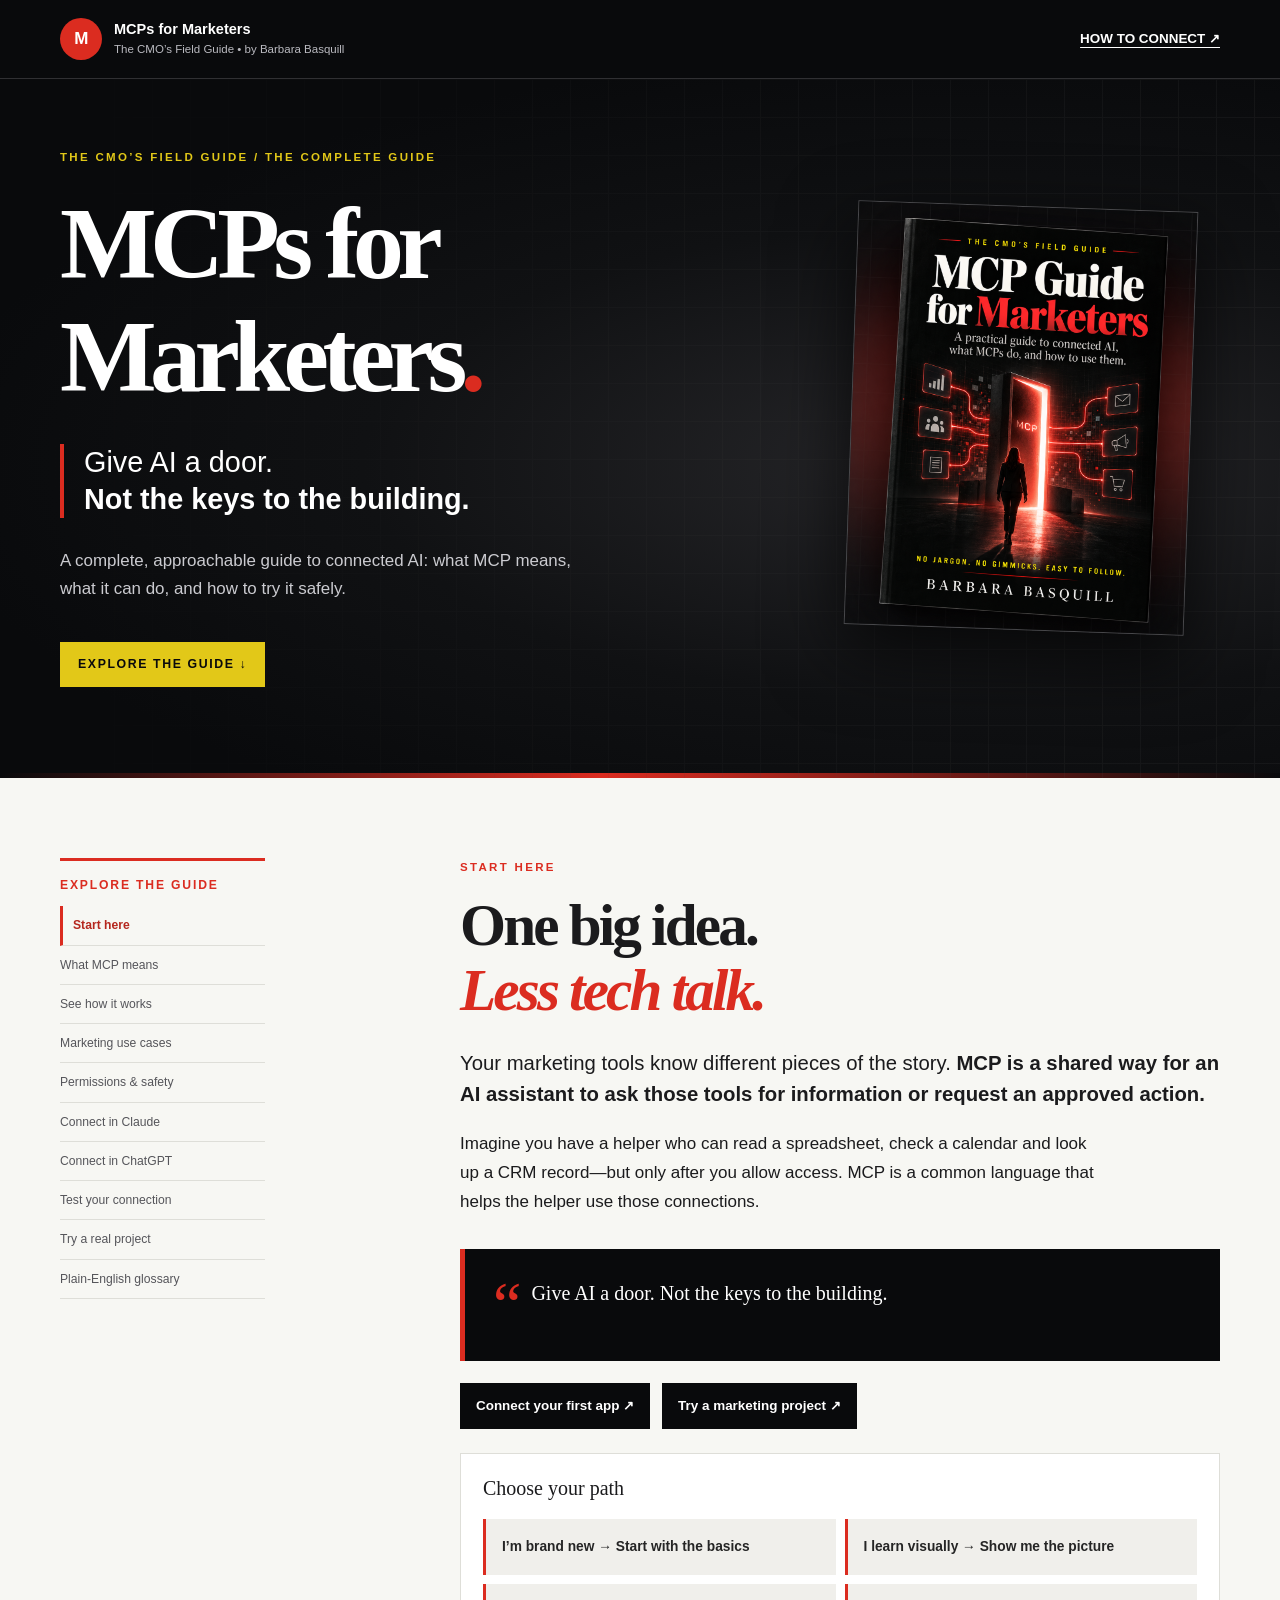
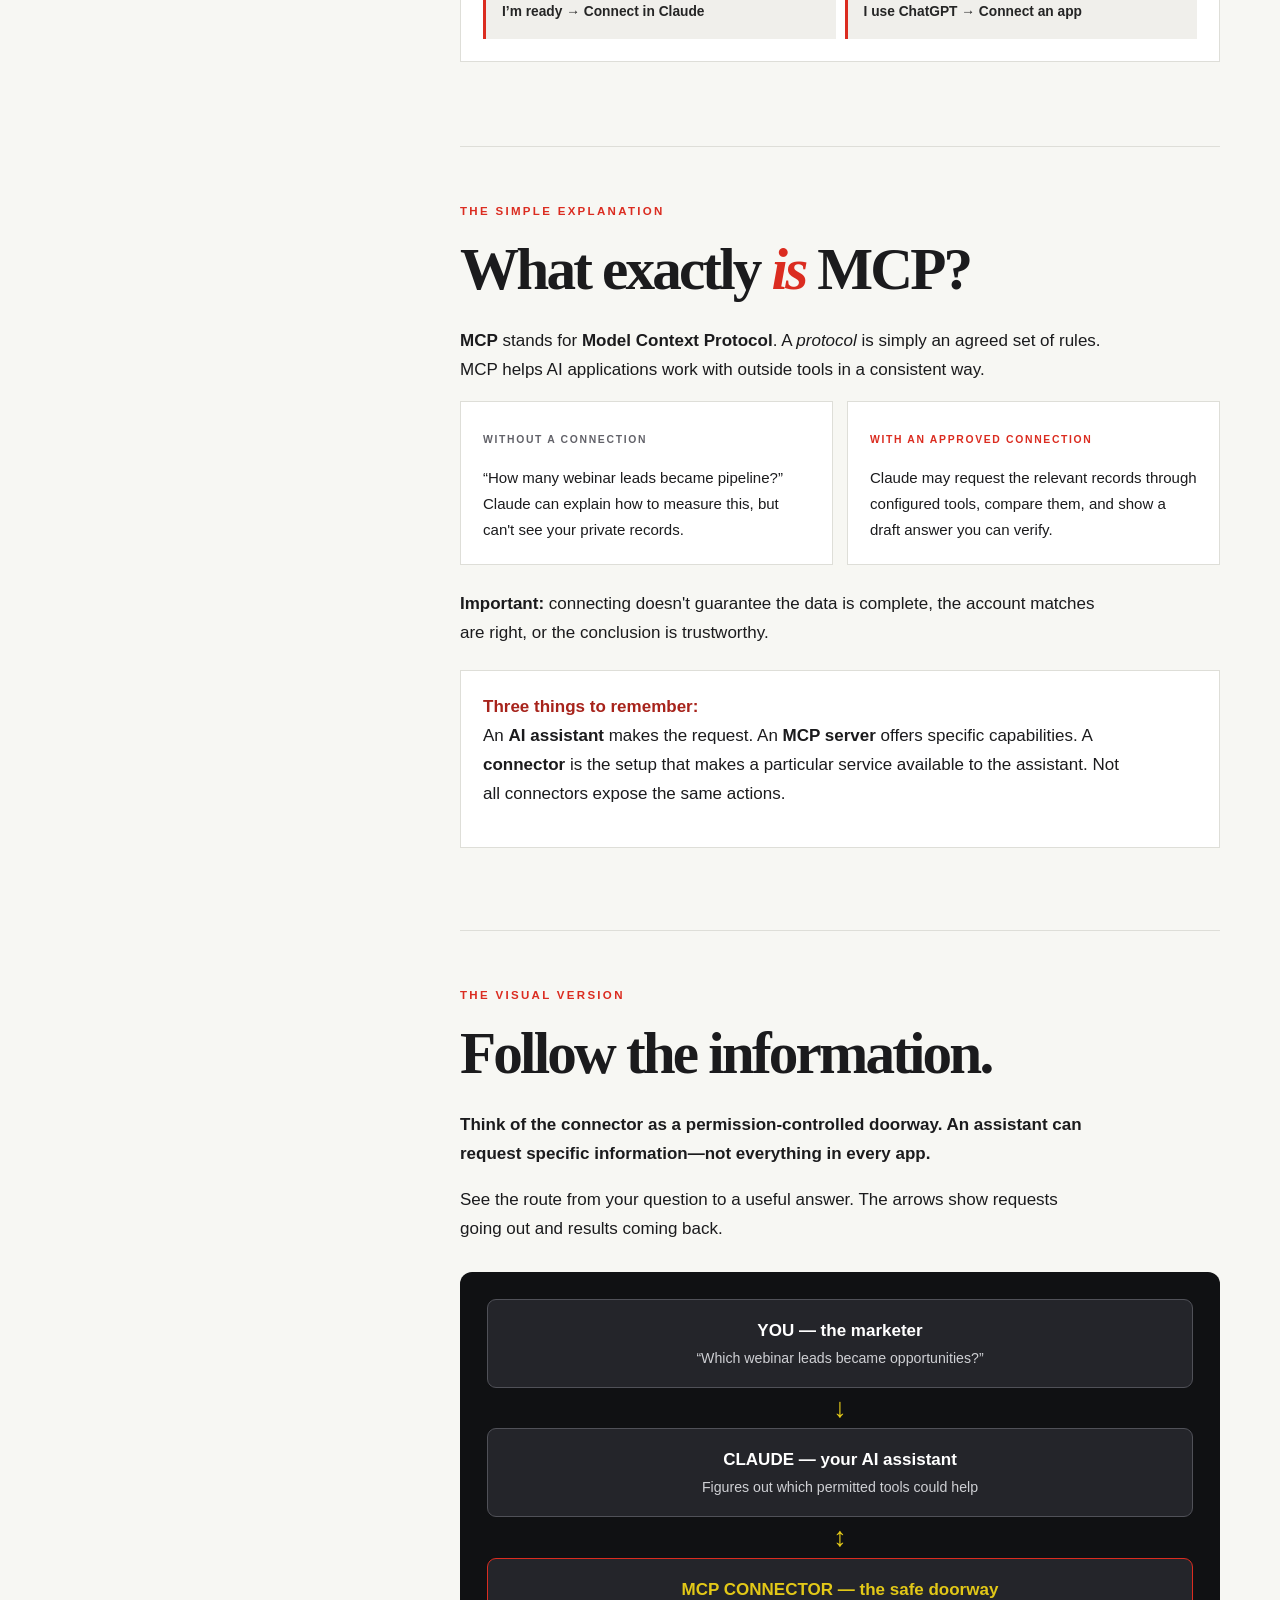
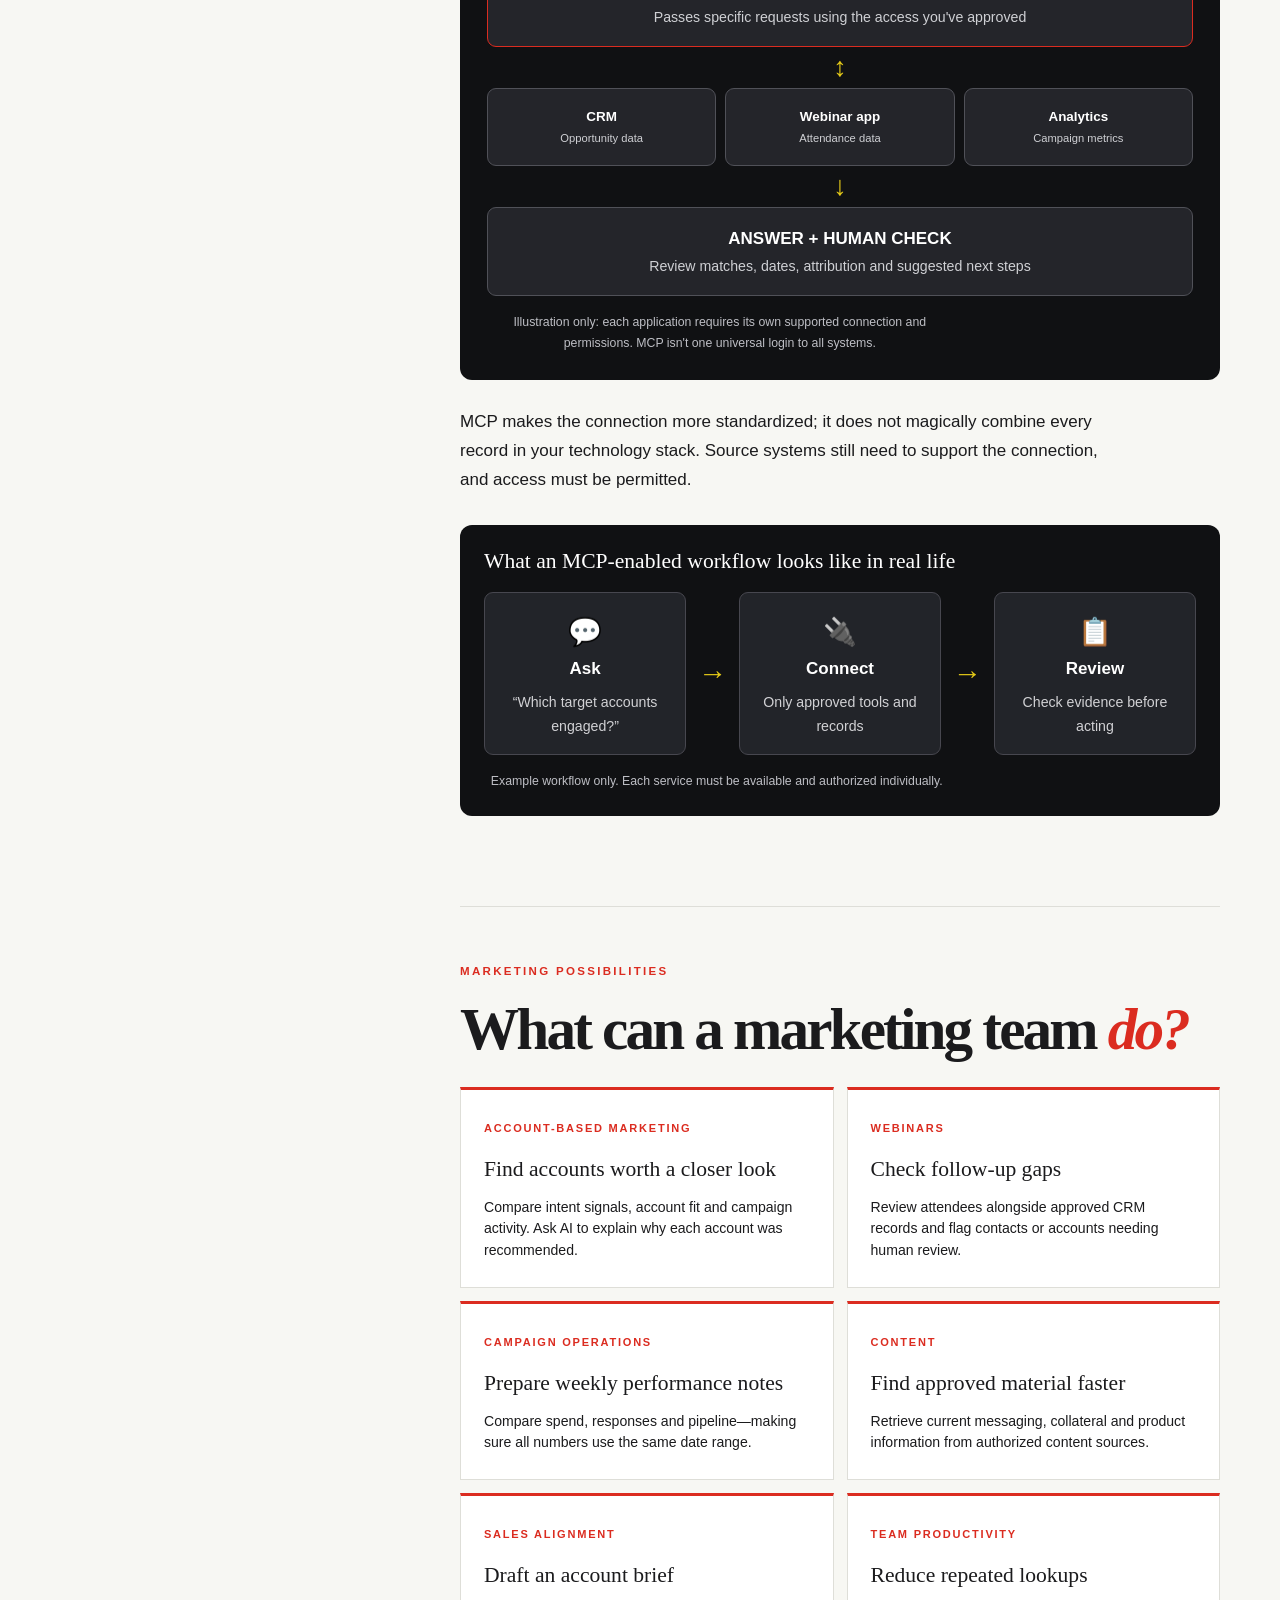
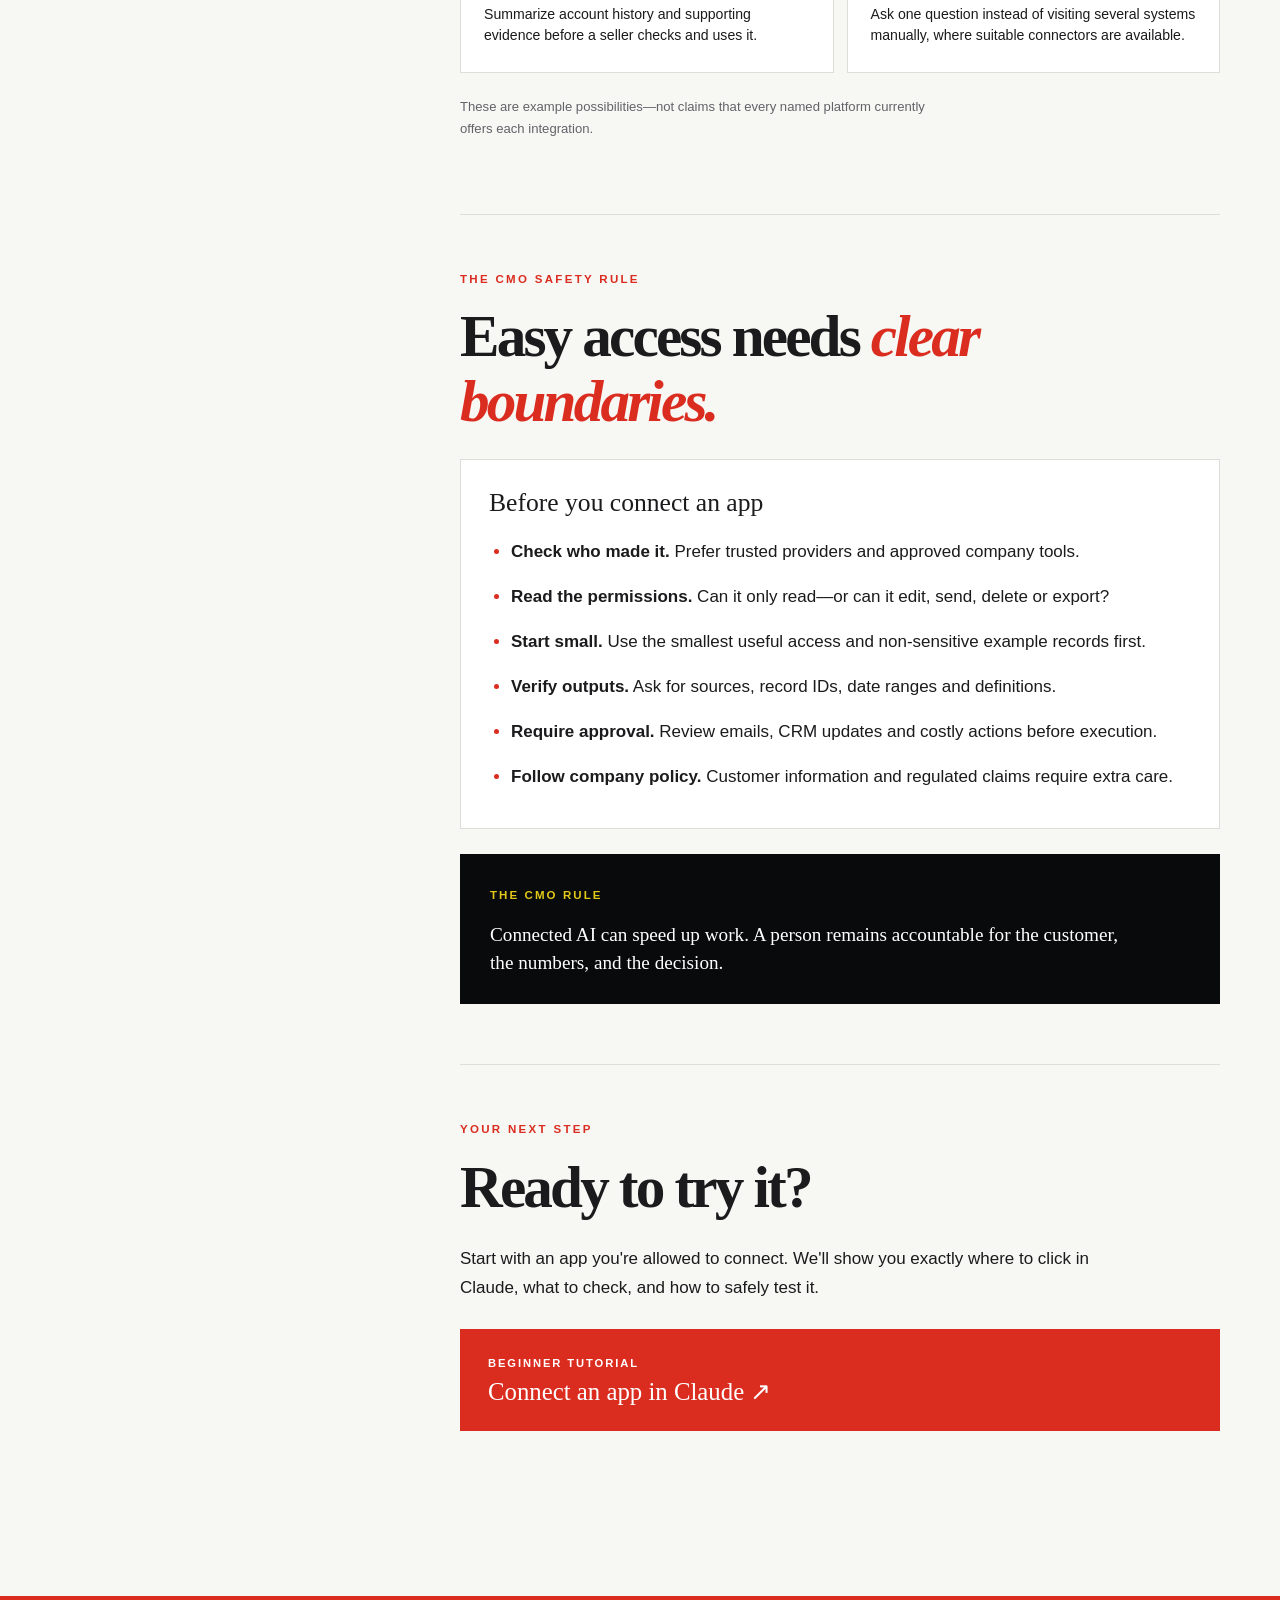
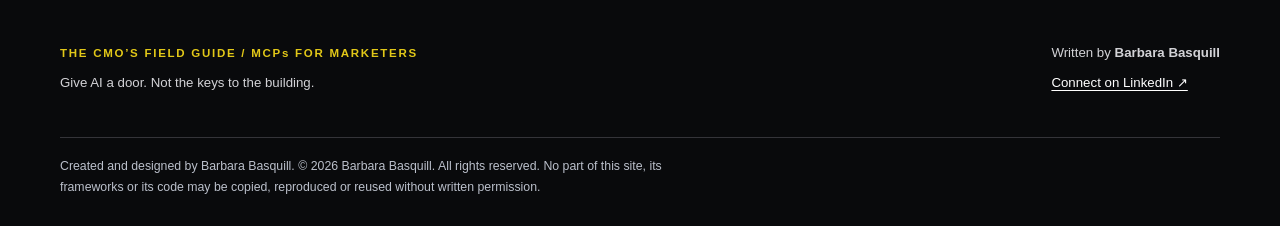
==== index.html @ d880cb08 "Add files via upload" ====
<!DOCTYPE html>

<html lang="en"><head><meta charset="utf-8"/><meta content="width=device-width,initial-scale=1" name="viewport"/><meta content="#090a0c" name="theme-color"/><meta content="A complete, plain-English MCP guide for CMOs and marketers: see how connectors work, connect Claude safely, and try practical marketing projects." name="description"/><title>The Complete CMO Field Guide | MCPs for Marketers</title><link href="styles.css" rel="stylesheet"/></head><body><a class="skip-link" href="#article">Skip to the guide</a><header class="site-header"><div class="shell header-inner"><a class="brand" href="index.html"><span aria-hidden="true" class="brand-mark">M</span><span><strong>MCPs for Marketers</strong><small>The CMO’s Field Guide • by Barbara Basquill</small></span></a><a class="header-link" href="connect-claude.html">HOW TO CONNECT ↗</a></div></header><section class="hero"><div class="shell hero-grid"><div class="hero-copy"><p class="eyebrow">THE CMO’S FIELD GUIDE / THE COMPLETE GUIDE</p><h1>MCPs for<br/><em>Marketers<span class="red">.</span></em></h1><p class="hero-deck">Give AI a door.<br/><strong>Not the keys to the building.</strong></p><p class="hero-sub">A complete, approachable guide to connected AI: what MCP means, what it can do, and how to try it safely.</p><a class="hero-button" href="#article">EXPLORE THE GUIDE ↓</a></div><div aria-hidden="false" class="hero-art"><img alt="MCP Guide for Marketers book cover, by Barbara Basquill, depicting connected business tools through an illuminated MCP doorway" src="assets/mcp-guide-cover.png"/></div></div><div class="hero-rule"></div></section><main class="shell article-shell" id="article"><aside aria-label="Guide navigation" class="contents"><p>EXPLORE THE GUIDE</p><a aria-current="page" href="index.html">Start here</a><a href="index.html#what">What MCP means</a><a href="index.html#diagram">See how it works</a><a href="index.html#examples">Marketing use cases</a><a href="index.html#safety">Permissions &amp; safety</a><a href="connect-claude.html">Connect in Claude</a><a href="connect-chatgpt.html">Connect in ChatGPT</a><a href="connect-claude.html#test">Test your connection</a><a href="starter-project.html">Try a real project</a><a href="starter-project.html#glossary">Plain-English glossary</a></aside><article class="story"><section class="story-section intro"><p class="section-kicker">START HERE</p><h2>One big idea.<br/><em>Less tech talk.</em></h2><p class="lead">Your marketing tools know different pieces of the story. <strong>MCP is a shared way for an AI assistant to ask those tools for information or request an approved action.</strong></p><p>Imagine you have a helper who can read a spreadsheet, check a calendar and look up a CRM record—but only after you allow access. MCP is a common language that helps the helper use those connections.</p><div class="pullquote"><span>“</span><p>Give AI a door. Not the keys to the building.</p></div><div class="page-links"><a href="connect-claude.html">Connect your first app ↗</a><a href="starter-project.html">Try a marketing project ↗</a></div><div class="quick-map"><strong>Choose your path</strong><div class="quick-cards"><a href="index.html#what">I’m brand new → Start with the basics</a><a href="index.html#diagram">I learn visually → Show me the picture</a><a href="connect-claude.html">I’m ready → Connect in Claude</a><a href="connect-chatgpt.html">I use ChatGPT → Connect an app</a></div></div></section>
<section class="story-section" id="what"><p class="section-kicker">THE SIMPLE EXPLANATION</p><h2>What exactly <em>is</em> MCP?</h2><p><strong>MCP</strong> stands for <strong>Model Context Protocol</strong>. A <em>protocol</em> is simply an agreed set of rules. MCP helps AI applications work with outside tools in a consistent way.</p><div class="compare"><div><span class="tag">WITHOUT A CONNECTION</span><p>“How many webinar leads became pipeline?” Claude can explain how to measure this, but can't see your private records.</p></div><div><span class="tag tag-red">WITH AN APPROVED CONNECTION</span><p>Claude may request the relevant records through configured tools, compare them, and show a draft answer you can verify.</p></div></div><p><strong>Important:</strong> connecting doesn't guarantee the data is complete, the account matches are right, or the conclusion is trustworthy.</p><div class="callout"><strong>Three things to remember:</strong><p>An <b>AI assistant</b> makes the request. An <b>MCP server</b> offers specific capabilities. A <b>connector</b> is the setup that makes a particular service available to the assistant. Not all connectors expose the same actions.</p></div></section>
<section class="story-section" id="diagram"><p class="section-kicker">THE VISUAL VERSION</p><h2>Follow the information.</h2><p class="diagram-explainer">Think of the connector as a permission-controlled doorway. An assistant can request specific information—not everything in every app.</p><p>See the route from your question to a useful answer. The arrows show requests going out and results coming back.</p><figure aria-label="A marketer asks Claude a question. Claude uses an enabled MCP connector to request approved information from separate business apps. The apps return results. Claude prepares an answer, and the marketer checks it." class="flowchart" role="img"><div class="flow-step"><b>YOU — the marketer</b><small>“Which webinar leads became opportunities?”</small></div><div class="flow-arrow">↓</div><div class="flow-step"><b>CLAUDE — your AI assistant</b><small>Figures out which permitted tools could help</small></div><div class="flow-arrow">↕</div><div class="flow-step" style="border-color:#db2c20"><b style="color:#e2c818">MCP CONNECTOR — the safe doorway</b><small>Passes specific requests using the access you've approved</small></div><div class="flow-arrow">↕</div><div class="flow-systems"><div class="flow-step"><b>CRM</b><small>Opportunity data</small></div><div class="flow-step"><b>Webinar app</b><small>Attendance data</small></div><div class="flow-step"><b>Analytics</b><small>Campaign metrics</small></div></div><div class="flow-arrow">↓</div><div class="flow-step"><b>ANSWER + HUMAN CHECK</b><small>Review matches, dates, attribution and suggested next steps</small></div><p class="flow-caption">Illustration only: each application requires its own supported connection and permissions. MCP isn't one universal login to all systems.</p></figure><p>MCP makes the connection more standardized; it does not magically combine every record in your technology stack. Source systems still need to support the connection, and access must be permitted.</p><figure class="mini-diagram"><figcaption>What an MCP-enabled workflow looks like in real life</figcaption><div class="diagram-track"><div class="diagram-node"><span class="node-icon">💬</span><strong>Ask</strong><small>“Which target accounts engaged?”</small></div><span class="diagram-link">→</span><div class="diagram-node"><span class="node-icon">🔌</span><strong>Connect</strong><small>Only approved tools and records</small></div><span class="diagram-link">→</span><div class="diagram-node"><span class="node-icon">📋</span><strong>Review</strong><small>Check evidence before acting</small></div></div><p class="flow-caption">Example workflow only. Each service must be available and authorized individually.</p></figure></section>
<section class="story-section" id="examples"><p class="section-kicker">MARKETING POSSIBILITIES</p><h2>What can a marketing team <em>do?</em></h2><div class="use-cases"><div class="use-case"><span>ACCOUNT-BASED MARKETING</span><h3>Find accounts worth a closer look</h3><p>Compare intent signals, account fit and campaign activity. Ask AI to explain why each account was recommended.</p></div><div class="use-case"><span>WEBINARS</span><h3>Check follow-up gaps</h3><p>Review attendees alongside approved CRM records and flag contacts or accounts needing human review.</p></div><div class="use-case"><span>CAMPAIGN OPERATIONS</span><h3>Prepare weekly performance notes</h3><p>Compare spend, responses and pipeline—making sure all numbers use the same date range.</p></div><div class="use-case"><span>CONTENT</span><h3>Find approved material faster</h3><p>Retrieve current messaging, collateral and product information from authorized content sources.</p></div><div class="use-case"><span>SALES ALIGNMENT</span><h3>Draft an account brief</h3><p>Summarize account history and supporting evidence before a seller checks and uses it.</p></div><div class="use-case"><span>TEAM PRODUCTIVITY</span><h3>Reduce repeated lookups</h3><p>Ask one question instead of visiting several systems manually, where suitable connectors are available.</p></div></div><p class="fine-print">These are example possibilities—not claims that every named platform currently offers each integration.</p></section>
<section class="story-section" id="safety"><p class="section-kicker">THE CMO SAFETY RULE</p><h2>Easy access needs <em>clear boundaries.</em></h2><div class="checklist"><h3>Before you connect an app</h3><ul><li><strong>Check who made it.</strong> Prefer trusted providers and approved company tools.</li><li><strong>Read the permissions.</strong> Can it only read—or can it edit, send, delete or export?</li><li><strong>Start small.</strong> Use the smallest useful access and non-sensitive example records first.</li><li><strong>Verify outputs.</strong> Ask for sources, record IDs, date ranges and definitions.</li><li><strong>Require approval.</strong> Review emails, CRM updates and costly actions before execution.</li><li><strong>Follow company policy.</strong> Customer information and regulated claims require extra care.</li></ul></div><div class="rule"><span>THE CMO RULE</span><p>Connected AI can speed up work. A person remains accountable for the customer, the numbers, and the decision.</p></div></section>
<section class="story-section last"><p class="section-kicker">YOUR NEXT STEP</p><h2>Ready to try it?</h2><p>Start with an app you're allowed to connect. We'll show you exactly where to click in Claude, what to check, and how to safely test it.</p><a class="cta" href="connect-claude.html"><span>BEGINNER TUTORIAL</span><strong>Connect an app in Claude ↗</strong></a></section></article></main><footer><div class="shell footer-inner"><div class="footer-project"><span>THE CMO’S FIELD GUIDE / MCPs FOR MARKETERS</span><p>Give AI a door. Not the keys to the building.</p></div><div class="footer-author"><p>Written by <strong>Barbara Basquill</strong></p><a href="https://www.linkedin.com/in/enterprisemarketing/" target="_blank" rel="noopener noreferrer">Connect on LinkedIn ↗</a></div></div><div class="shell footer-copyright"><p>Created and designed by Barbara Basquill. © 2026 Barbara Basquill. All rights reserved. No part of this site, its frameworks or its code may be copied, reproduced or reused without written permission.</p></div></footer><script defer="True" src="guide.js"></script></body></html>
---- styles.css ----
:root{--black:#090a0c;--charcoal:#141518;--paper:#f7f7f3;--white:#fff;--red:#db2c20;--yellow:#e2c818;--ink:#1b1b1d;--muted:#626269;--line:#deded8}*{box-sizing:border-box}html{scroll-behavior:smooth}body{margin:0;background:var(--paper);color:var(--ink);font:17px/1.7 Inter,ui-sans-serif,-apple-system,BlinkMacSystemFont,"Segoe UI",sans-serif}a{color:inherit;text-underline-offset:4px}a:focus-visible{outline:3px solid var(--yellow);outline-offset:4px}.shell{width:min(1160px,calc(100% - 48px));margin-inline:auto}.skip-link{position:absolute;left:16px;top:-80px;background:var(--yellow);color:var(--black);padding:8px 15px;z-index:30}.skip-link:focus{top:12px}.site-header{background:var(--black);color:white;border-bottom:1px solid #303033}.header-inner{min-height:78px;display:flex;align-items:center;justify-content:space-between;gap:24px}.brand{display:flex;align-items:center;gap:12px;text-decoration:none;line-height:1.2}.brand-mark{display:grid;place-items:center;width:42px;height:42px;border-radius:50%;background:var(--red);font-weight:900;letter-spacing:-.04em}.brand strong,.brand small{display:block}.brand strong{font-size:.91rem}.brand small{margin-top:4px;color:#babac0;font-size:.72rem}.header-link{font-size:.84rem;font-weight:750}.hero{position:relative;overflow:hidden;color:white;background:radial-gradient(ellipse at 75% 55%,#27272a 0%,#101113 44%,var(--black) 76%)}.hero:before{content:"";position:absolute;inset:0;opacity:.16;background-image:linear-gradient(#494949 1px,transparent 1px),linear-gradient(90deg,#494949 1px,transparent 1px);background-size:38px 38px;mask-image:linear-gradient(to right,transparent,#000)}.hero-grid{position:relative;display:grid;grid-template-columns:1.35fr .8fr;align-items:center;gap:clamp(36px,7vw,90px);min-height:650px;padding:70px 0 86px}.eyebrow,.section-kicker{font-size:.72rem;font-weight:900;letter-spacing:.2em}.eyebrow{color:var(--yellow)}.eyebrow span{color:var(--red);padding:0 10px}h1,h2,h3,p{margin-top:0}h1,h2,h3{line-height:1.1}h1{font-family:Georgia,"Times New Roman",serif;font-size:clamp(3.8rem,8vw,7.1rem);letter-spacing:-.065em;margin:22px 0 30px}h1 em{font-style:normal}h1 .red{color:var(--red)}.hero-deck{border-left:4px solid var(--red);padding-left:20px;font-size:clamp(1.3rem,2.5vw,1.8rem);line-height:1.3}.hero-sub{max-width:540px;color:#cbcbd0;line-height:1.65}.hero-button{display:inline-flex;align-items:center;gap:25px;margin-top:22px;background:var(--yellow);color:var(--black);padding:12px 18px;text-decoration:none;font-size:.77rem;font-weight:900;letter-spacing:.13em}.hero-button:hover{background:#f2db3e}.hero-art{position:relative;max-width:340px;justify-self:center;transform:rotate(2deg)}.hero-art img{display:block;position:relative;width:100%;height:auto;border:1px solid #4b4b4b;box-shadow:0 28px 80px #000b}.art-halo{position:absolute;inset:25% -20%;background:var(--red);filter:blur(65px);opacity:.29}.hero-rule{height:5px;background:linear-gradient(90deg,var(--black) 0%,var(--red) 47%,var(--black) 100%)}.article-shell{display:grid;grid-template-columns:205px minmax(0,760px);justify-content:space-between;gap:65px;padding-top:80px;padding-bottom:105px}.contents{position:sticky;top:30px;align-self:start;border-top:3px solid var(--red);padding-top:15px;font-size:.76rem;line-height:1.5}.contents p{font-weight:900;letter-spacing:.15em;color:var(--red)}.contents a{display:block;padding:10px 0;color:#55555a;text-decoration:none;border-bottom:1px solid var(--line)}.contents a:hover{color:var(--red)}.story-section{scroll-margin-top:25px;padding:55px 0 60px;border-bottom:1px solid var(--line)}.intro{padding-top:0}.story-section.last{border-bottom:0}.section-kicker{color:var(--red);margin-bottom:15px}h2{font-family:Georgia,"Times New Roman",serif;font-size:clamp(2.2rem,5vw,3.7rem);letter-spacing:-.048em;margin-bottom:25px}h2 em{font-style:italic;color:var(--red)}.story p{max-width:68ch}.lead{font-size:1.27rem;line-height:1.52}.pullquote{display:flex;gap:10px;margin:32px 0 0;padding:24px 28px;background:var(--black);color:white;border-left:5px solid var(--red)}.pullquote>span{color:var(--red);font:4rem/1 Georgia,serif}.pullquote p{margin:6px 0 0;font:1.25rem/1.46 Georgia,serif}.question{background:#eae9e4;border-left:4px solid var(--red);padding:20px 23px;font:1.4rem/1.4 Georgia,serif}.compare{display:grid;grid-template-columns:1fr 1fr;gap:14px;margin:17px 0 25px}.compare>div{background:white;border:1px solid var(--line);padding:22px}.compare p{margin:12px 0 0;font-size:.94rem}.tag{color:var(--muted);font-size:.65rem;font-weight:900;letter-spacing:.16em}.tag-red{color:var(--red)}.steps{list-style:none;padding:0;margin:0 0 30px}.steps li{display:flex;gap:20px;padding:18px 0;border-bottom:1px solid var(--line)}.steps li>span{flex:none;color:var(--red);font-size:.77rem;font-weight:900;letter-spacing:.1em}.steps strong{display:block;line-height:1.4}.steps p{margin:4px 0 0;font-size:.94rem;color:#515157}.note{background:#eeeee9;padding:22px 25px;font-size:.95rem;border-left:4px solid var(--yellow)}.use-cases{display:grid;grid-template-columns:1fr 1fr;gap:13px;margin:23px 0}.use-case{padding:23px 23px 18px;background:white;border:1px solid var(--line);border-top:3px solid var(--red)}.use-case>span{color:var(--red);font-size:.69rem;font-weight:900;letter-spacing:.16em}.use-case h3{font:1.35rem/1.18 Georgia,serif;margin:15px 0}.use-case p{font-size:.88rem;line-height:1.5;margin:8px 0}.fine-print{font-size:.82rem;color:var(--muted)}.checklist{background:white;border:1px solid var(--line);padding:28px;margin:25px 0}.checklist h3{font:1.6rem Georgia,serif;margin:0 0 12px}.checklist ul{padding-left:22px;margin:0}.checklist li{padding:8px 0}.checklist li::marker{color:var(--red)}.rule{background:var(--black);color:white;padding:26px 30px}.rule span{color:var(--yellow);font-size:.72rem;font-weight:900;letter-spacing:.18em}.rule p{font:1.2rem/1.5 Georgia,serif;margin:12px 0 0}.cta{display:flex;flex-direction:column;gap:4px;padding:25px 28px;margin-top:26px;background:var(--red);color:white;text-decoration:none}.cta:hover{background:#b62319}.cta>span{font-size:.7rem;font-weight:900;letter-spacing:.17em}.cta strong{font:1.55rem Georgia,serif}.sources{font-size:.81rem;color:#606066;border-top:1px solid var(--line);padding-top:20px}.sources a{color:#a92219}.footer-inner{display:flex;justify-content:space-between;gap:28px;padding:42px 0}.footer-inner span{color:var(--yellow);font-size:.72rem;font-weight:900;letter-spacing:.15em}.footer-inner p{margin:8px 0 0}.footer-inner a{color:white}footer{background:var(--black);color:#d3d3d7;border-top:4px solid var(--red);font-size:.83rem}@media(max-width:850px){.hero-grid{grid-template-columns:1fr;min-height:auto}.hero-art{max-width:250px;justify-self:start}.article-shell{display:block;padding-top:45px}.contents{position:static;display:flex;flex-wrap:wrap;gap:0 15px;padding-bottom:20px}.contents p{width:100%;margin-bottom:5px}.contents a{font-size:.72rem}.story-section{padding:45px 0}}@media(max-width:600px){.shell{width:min(100% - 34px,1160px)}.header-link,.brand small{display:none}.hero-grid{padding:54px 0 60px;gap:36px}.hero-art{max-width:210px}.compare,.use-cases{grid-template-columns:1fr}.footer-inner{flex-direction:column}h1{font-size:clamp(3.4rem,13vw,5rem)}}@media(prefers-reduced-motion:reduce){html{scroll-behavior:auto}}@media print{.site-header,.contents,.hero-button,.cta,footer{display:none}.hero{color:black;background:white}.hero-grid{min-height:0;padding:0}.hero-art{display:none}.article-shell{display:block;padding:0}.story-section{break-inside:avoid}.pullquote,.rule{print-color-adjust:exact}}

/* Standalone field guide enhancements; original editorial palette and typography retained */
.hero-grid{min-height:455px}.hero-art{width:320px;max-width:100%;aspect-ratio:1;transform:none;display:flex;align-items:center;justify-content:center}.diagram-badge{width:230px;height:230px;border:2px solid var(--red);border-radius:26px;background:linear-gradient(140deg,#28282b,#090a0c);display:flex;flex-direction:column;align-items:center;justify-content:center;box-shadow:0 0 65px #db2c2044}.diagram-badge strong{font:5.5rem Georgia,serif;color:var(--yellow);line-height:1}.diagram-badge span{color:white;font-weight:800;letter-spacing:.14em;font-size:.72rem}.eyebrow{line-height:1.5}.contents a[aria-current="page"]{color:var(--red);font-weight:900}.story-section{scroll-margin-top:30px}.topic-list{list-style:none;padding:0}.topic-list li{margin:12px 0;padding:16px 19px;background:white;border-left:3px solid var(--red)}.flowchart{background:#101113;color:white;border-radius:12px;padding:27px;margin:28px 0}.flow-step{background:#24252a;border:1px solid #505158;border-radius:9px;text-align:center;padding:17px 12px}.flow-step b{display:block;color:white}.flow-step small{display:block;color:#cfd0d4}.flow-arrow{text-align:center;color:var(--yellow);font-size:1.7rem;line-height:1.5}.flow-systems{display:grid;grid-template-columns:repeat(3,1fr);gap:9px}.flow-systems .flow-step{font-size:.84rem}.flow-caption{color:#bdbec4;font-size:.77rem;margin:16px 0 0!important;text-align:center}.callout{border:1px solid var(--line);background:white;padding:22px;margin:22px 0}.callout strong{color:#a7231b}.action-link{display:inline-block;padding:13px 18px;background:var(--red);color:white;text-decoration:none;font-size:.82rem;font-weight:900;margin:12px 0}.action-link:hover{background:#a9241e}.steps-plain{counter-reset:step;list-style:none;padding:0}.steps-plain li{position:relative;padding:20px 20px 20px 56px;background:white;border:1px solid var(--line);margin:12px 0}.steps-plain li:before{counter-increment:step;content:counter(step);position:absolute;top:18px;left:17px;display:grid;place-items:center;background:var(--yellow);width:27px;height:27px;border-radius:50%;font-size:.82rem;font-weight:900}.steps-plain li p{margin:6px 0 0}.gloss{display:grid;grid-template-columns:repeat(2,minmax(0,1fr));gap:12px}.gloss>div{background:white;border:1px solid var(--line);padding:18px}.gloss dt{font-weight:900}.gloss dd{margin:6px 0 0;font-size:.9rem}.page-links{display:flex;flex-wrap:wrap;gap:12px;margin:22px 0}.page-links a{background:var(--black);color:#fff;padding:12px 16px;text-decoration:none;font-weight:800;font-size:.84rem}.page-links a:hover{background:var(--red)}.crumb{font-size:.8rem;margin:24px 0;color:var(--muted)}.check-box{display:flex;gap:12px;align-items:flex-start;background:white;border:1px solid var(--line);padding:12px;margin:10px 0}.check-box input{margin-top:7px;accent-color:#bc2b23}.print-note{font-size:.8rem;color:var(--muted)}.hero-sub{font-size:1.06rem}.footer-inner{align-items:center}.sources{margin-top:45px}.key-term{background:#f1ebc9;padding:0 3px}.mini-label{font-size:.75rem;font-weight:900;letter-spacing:.12em;color:var(--red)}
@media(max-width:600px){.flow-systems{grid-template-columns:1fr}.gloss{grid-template-columns:1fr}.hero-art{display:none}.steps-plain li{padding-left:52px}}

/* Full guide: accessible navigation, book cover and teaching visuals */
.hero-art{width:auto;max-width:340px;height:auto;aspect-ratio:auto;transform:rotate(2deg);display:block}.hero-art img{width:100%;border:1px solid #48484b;box-shadow:0 25px 75px #000b}.hero-grid{grid-template-columns:1.35fr .8fr;min-height:600px}.contents a[aria-current="page"]{color:#b5271e;font-weight:900;border-left:3px solid var(--red);padding-left:10px}.quick-map{margin:24px 0;padding:22px;background:#fff;border:1px solid var(--line)}.quick-map>strong{font:1.25rem Georgia,serif}.quick-cards{display:grid;grid-template-columns:repeat(2,1fr);gap:9px;margin-top:14px}.quick-cards a{display:block;padding:16px;background:#f0efeb;color:#252525;text-decoration:none;border-left:3px solid var(--red);font-size:.86rem;font-weight:800}.quick-cards a:hover{background:#f5e9dc}.diagram-explainer{font-weight:650}.mini-diagram{margin:30px 0;background:#101113;border-radius:12px;padding:24px;color:#fff}.mini-diagram figcaption{font:1.35rem Georgia,serif;margin-bottom:18px}.diagram-track{display:flex;gap:12px;align-items:center}.diagram-node{background:#222429;border:1px solid #47474f;border-radius:9px;padding:16px;flex:1;text-align:center;min-width:0}.diagram-node strong,.diagram-node small{display:block}.diagram-node small{color:#d1d1d4;margin-top:6px}.node-icon{font-size:1.7rem}.diagram-link{color:var(--yellow);font-size:1.8rem}.interface-map{display:flex;align-items:center;flex-wrap:wrap;gap:10px;background:#101113;color:#fff;padding:20px;margin:24px 0;border-radius:8px}.interface-map div{padding:12px;background:#303137;border-radius:6px}.interface-map span{color:var(--yellow)}.action-steps article{display:grid;grid-template-columns:64px 1fr;gap:15px;background:#fff;border:1px solid var(--line);padding:24px;margin:14px 0}.action-icon{font-size:2rem}.action-steps h3{font:1.5rem Georgia,serif;margin-bottom:9px}.action-steps p{margin-bottom:8px}.expected{font-size:.85rem;color:#525258;border-left:3px solid var(--yellow);padding-left:10px}.prompt-card{border:2px solid #dfdcd5;background:#fff;padding:22px}.copy-button{border:0;padding:12px 18px;background:#db2c20;color:white;font-weight:900;cursor:pointer}.copy-button:focus-visible,a:focus-visible{outline:3px solid #dba900;outline-offset:3px}
@media(max-width:850px){.hero-grid{grid-template-columns:1fr;min-height:auto}.hero-art{max-width:280px;justify-self:center}}@media(max-width:600px){.hero-art{display:block;max-width:220px}.quick-cards{grid-template-columns:1fr}.diagram-track{flex-direction:column}.diagram-node{width:100%;box-sizing:border-box}.diagram-link{transform:rotate(90deg)}.action-steps article{grid-template-columns:1fr}}

/* Consistent author and rights statement across every guide page */
.footer-copyright{border-top:1px solid #343439;padding:18px 0 28px;color:#bbc0cb;}
.footer-copyright p{font-size:.77rem;line-height:1.7;margin:0;max-width:90ch;}
.footer-author p{margin:0 0 8px;}
.footer-author a{text-underline-offset:3px;}
@media(max-width:600px){.footer-copyright{padding-bottom:26px}.footer-copyright p{font-size:.75rem}}
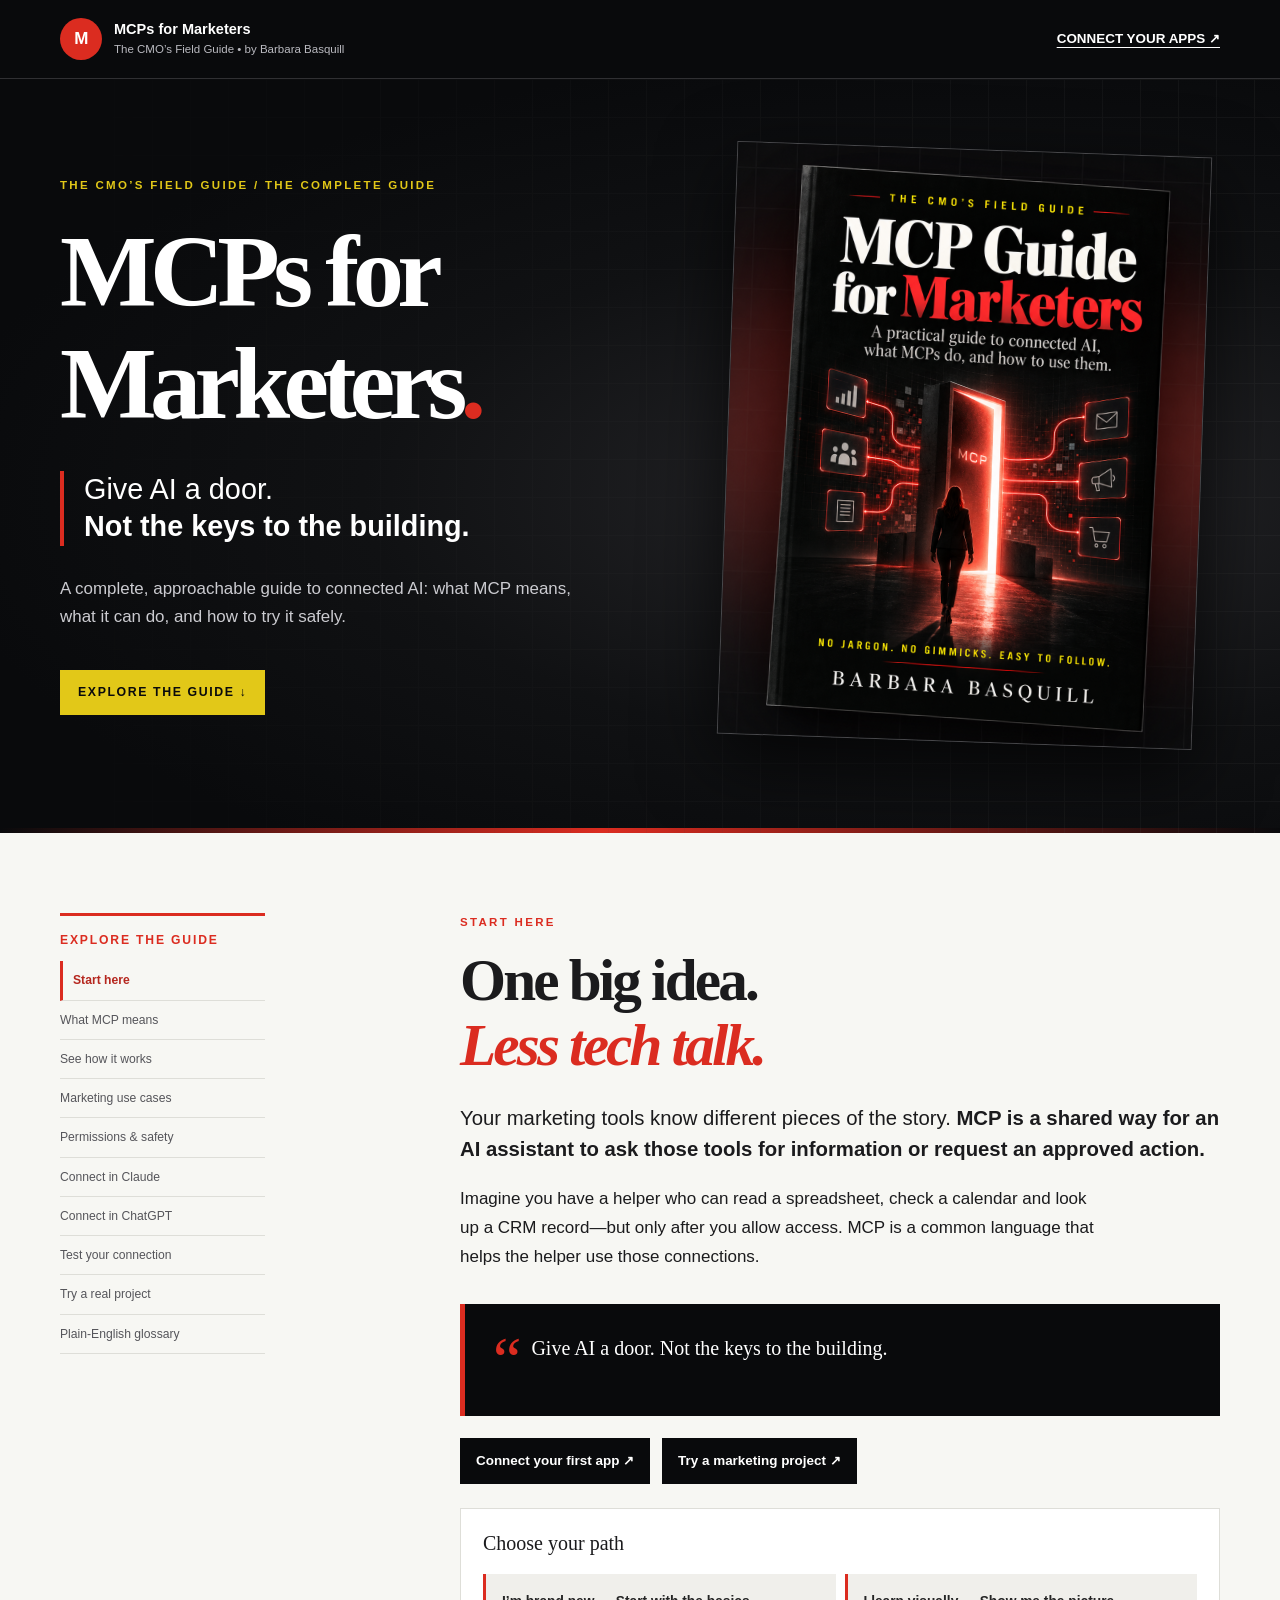
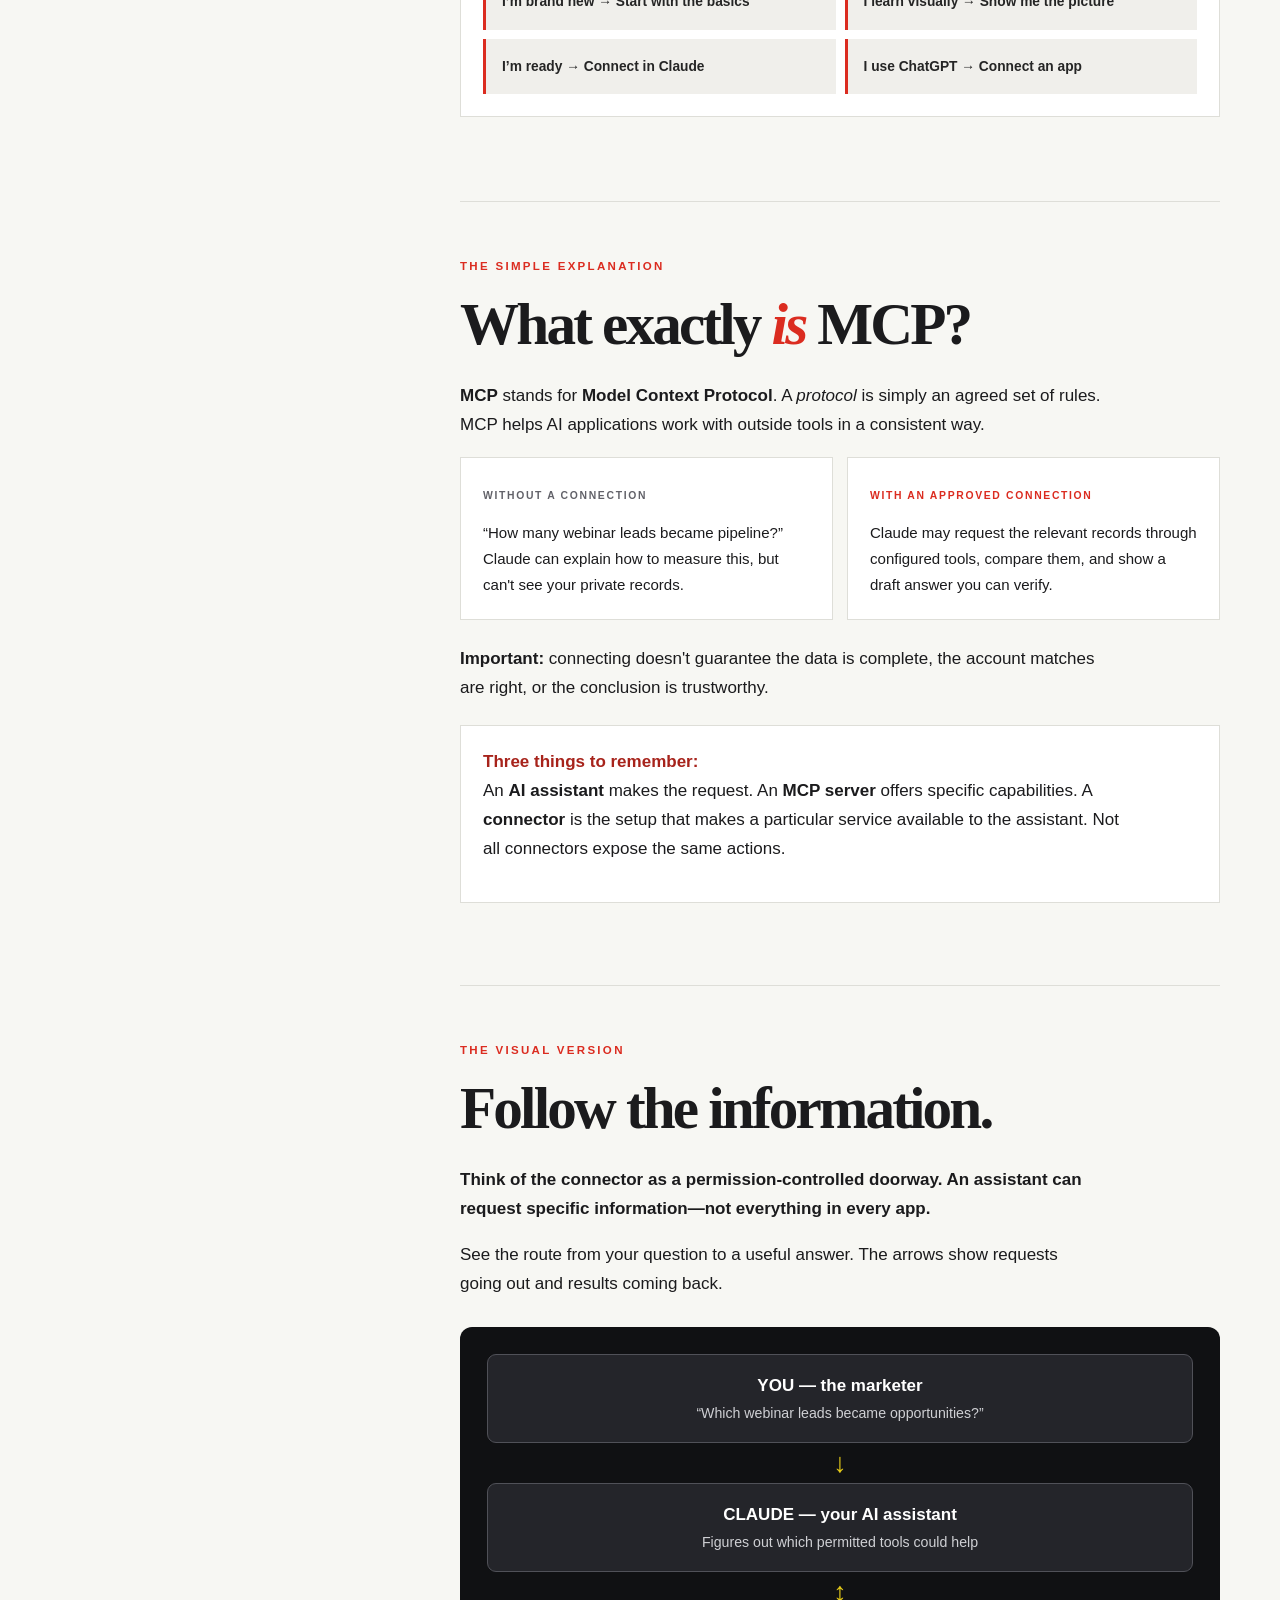
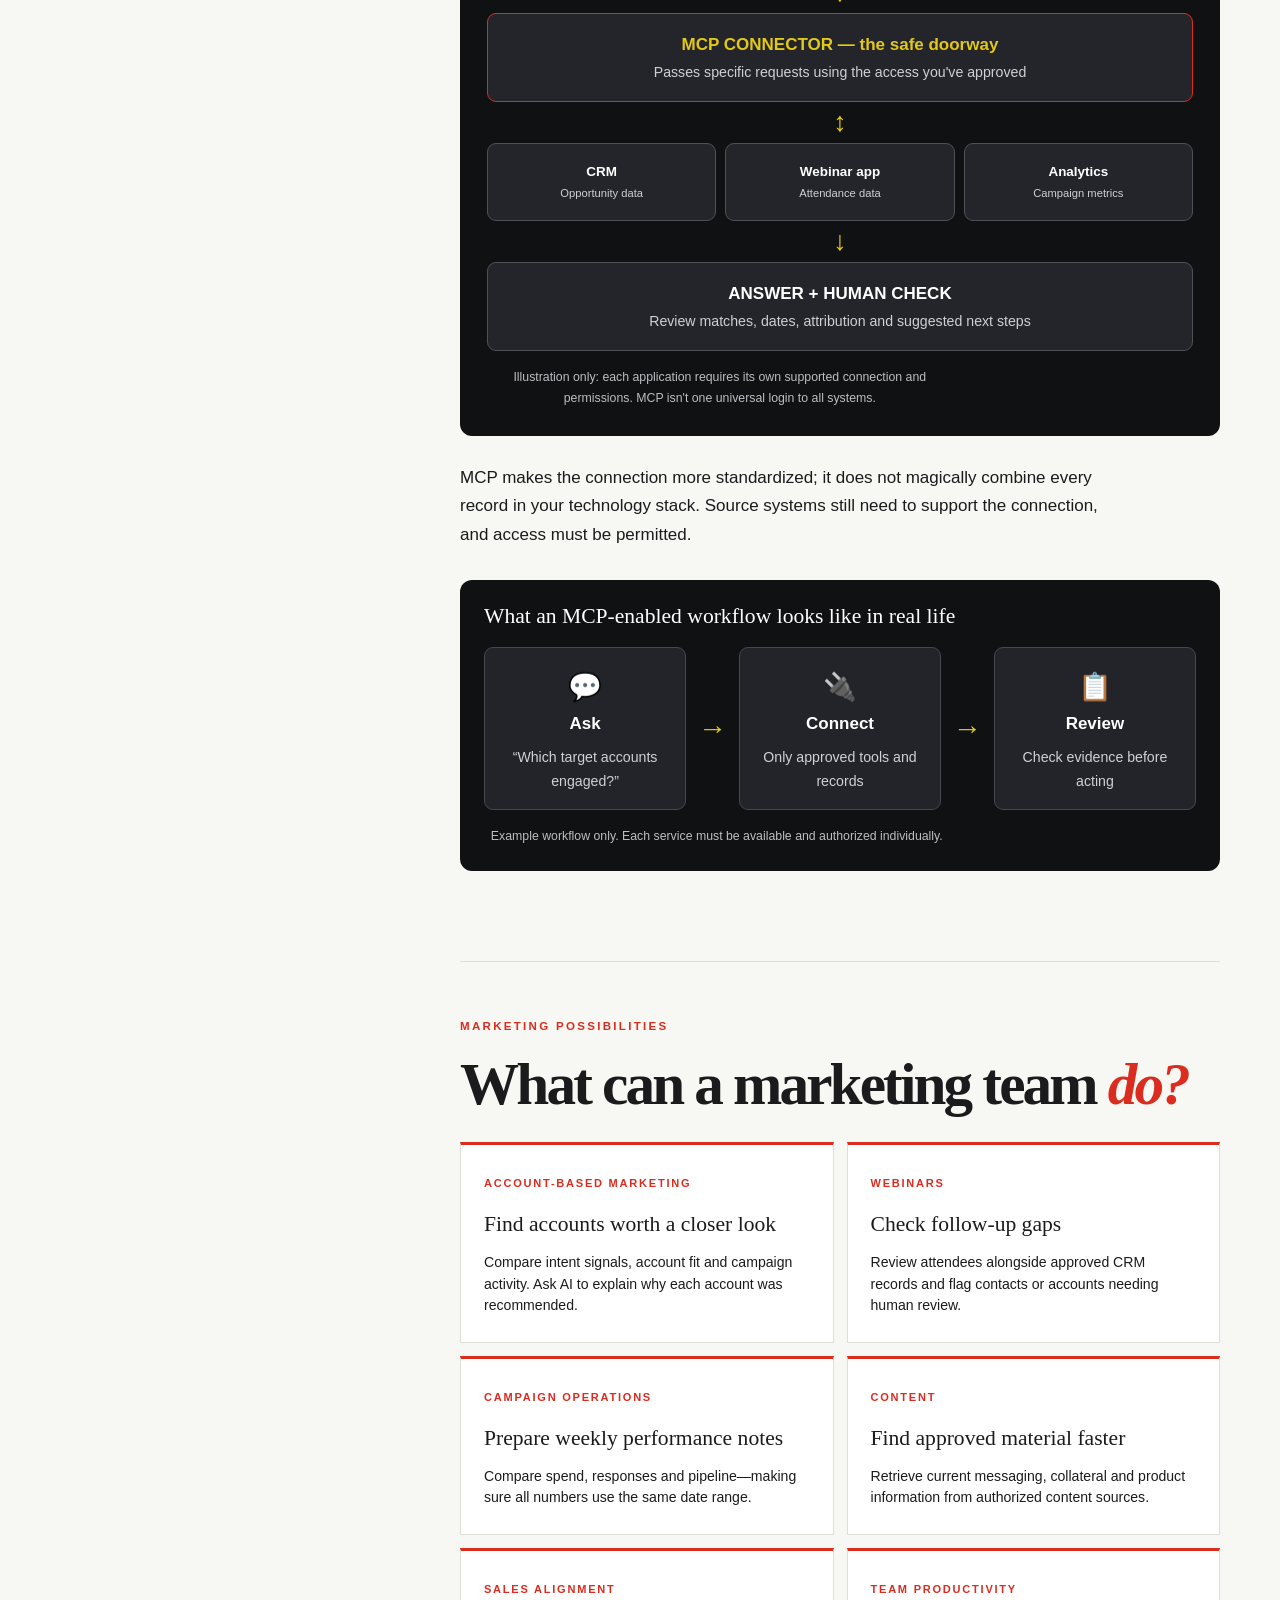
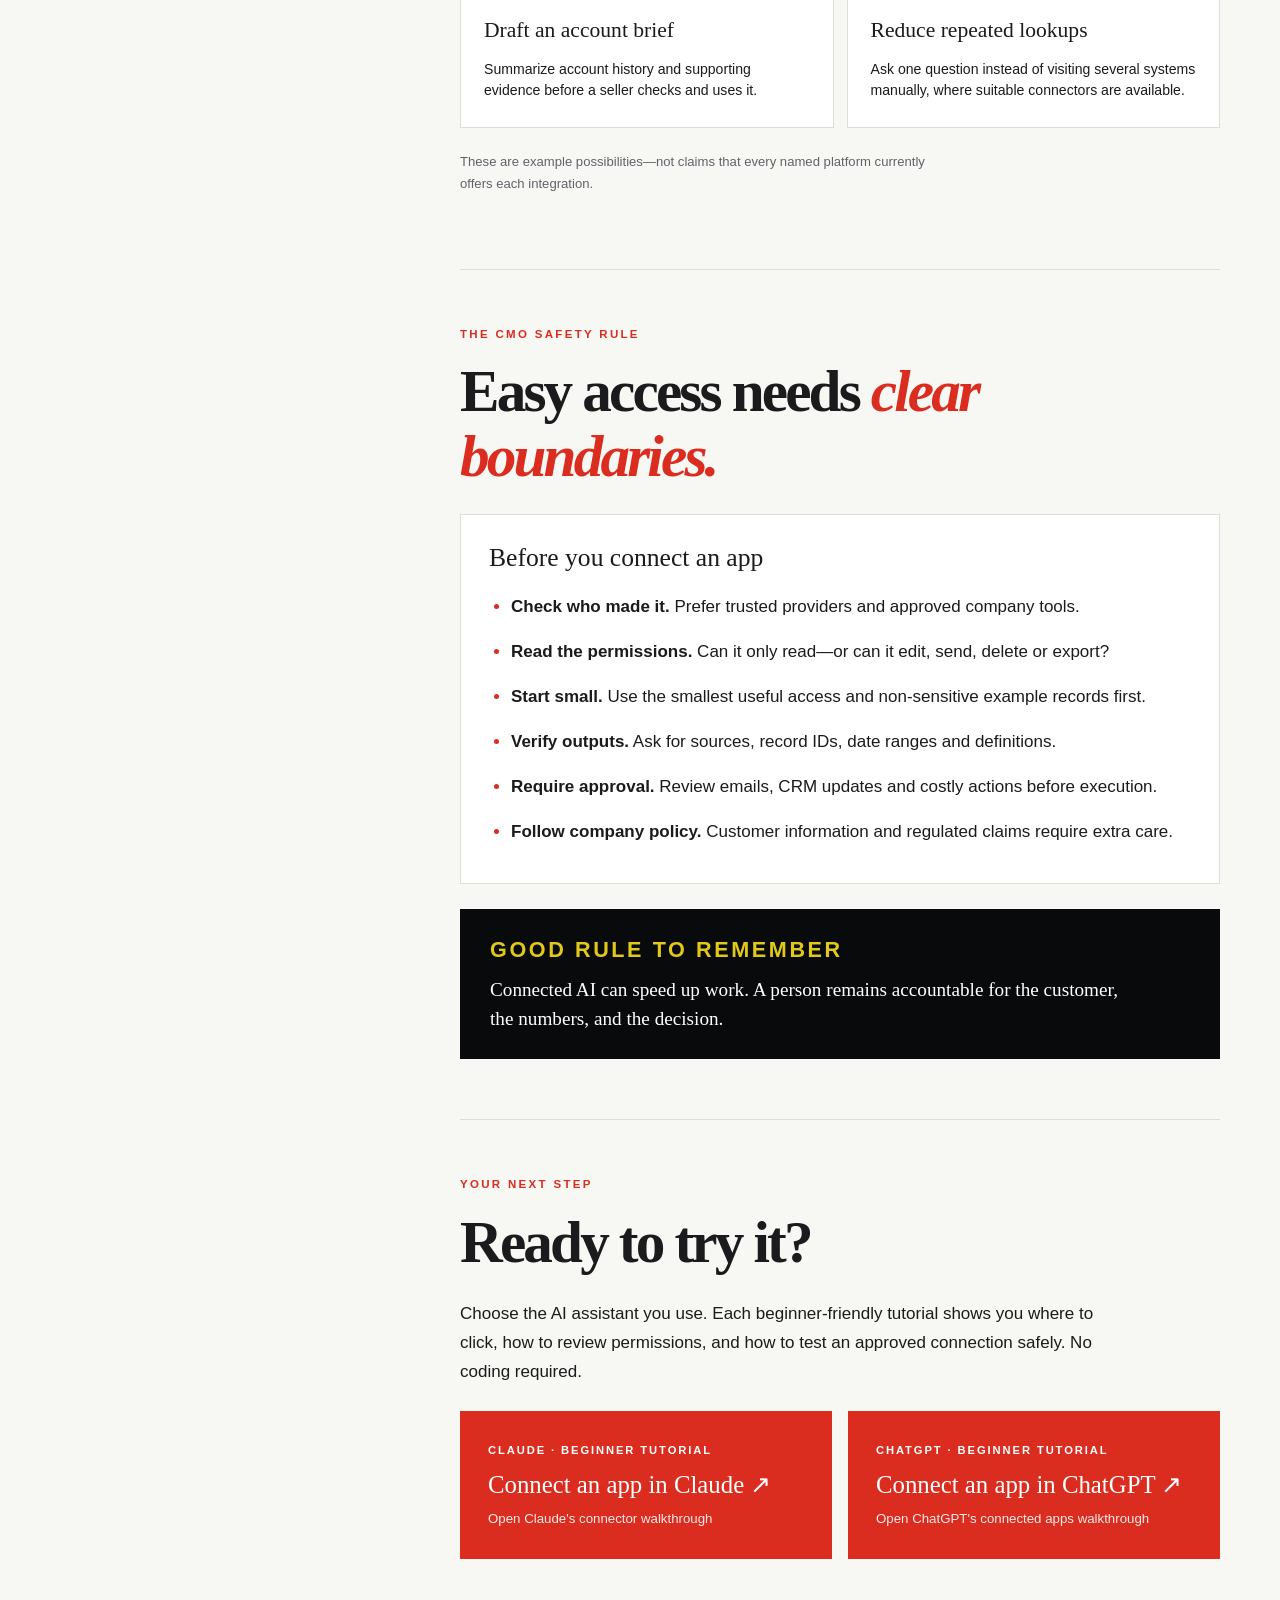
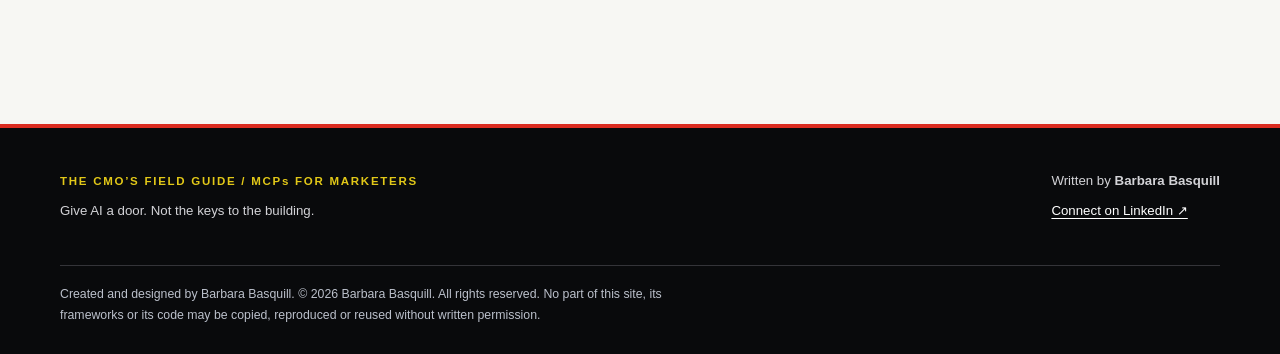
==== commit 21b9e858: "Add files via upload" ====
--- a/index.html
+++ b/index.html
@@ -1,8 +1,8 @@
 <!DOCTYPE html>
 
-<html lang="en"><head><meta charset="utf-8"/><meta content="width=device-width,initial-scale=1" name="viewport"/><meta content="#090a0c" name="theme-color"/><meta content="A complete, plain-English MCP guide for CMOs and marketers: see how connectors work, connect Claude safely, and try practical marketing projects." name="description"/><title>The Complete CMO Field Guide | MCPs for Marketers</title><link href="styles.css" rel="stylesheet"/></head><body><a class="skip-link" href="#article">Skip to the guide</a><header class="site-header"><div class="shell header-inner"><a class="brand" href="index.html"><span aria-hidden="true" class="brand-mark">M</span><span><strong>MCPs for Marketers</strong><small>The CMO’s Field Guide • by Barbara Basquill</small></span></a><a class="header-link" href="connect-claude.html">HOW TO CONNECT ↗</a></div></header><section class="hero"><div class="shell hero-grid"><div class="hero-copy"><p class="eyebrow">THE CMO’S FIELD GUIDE / THE COMPLETE GUIDE</p><h1>MCPs for<br/><em>Marketers<span class="red">.</span></em></h1><p class="hero-deck">Give AI a door.<br/><strong>Not the keys to the building.</strong></p><p class="hero-sub">A complete, approachable guide to connected AI: what MCP means, what it can do, and how to try it safely.</p><a class="hero-button" href="#article">EXPLORE THE GUIDE ↓</a></div><div aria-hidden="false" class="hero-art"><img alt="MCP Guide for Marketers book cover, by Barbara Basquill, depicting connected business tools through an illuminated MCP doorway" src="assets/mcp-guide-cover.png"/></div></div><div class="hero-rule"></div></section><main class="shell article-shell" id="article"><aside aria-label="Guide navigation" class="contents"><p>EXPLORE THE GUIDE</p><a aria-current="page" href="index.html">Start here</a><a href="index.html#what">What MCP means</a><a href="index.html#diagram">See how it works</a><a href="index.html#examples">Marketing use cases</a><a href="index.html#safety">Permissions &amp; safety</a><a href="connect-claude.html">Connect in Claude</a><a href="connect-chatgpt.html">Connect in ChatGPT</a><a href="connect-claude.html#test">Test your connection</a><a href="starter-project.html">Try a real project</a><a href="starter-project.html#glossary">Plain-English glossary</a></aside><article class="story"><section class="story-section intro"><p class="section-kicker">START HERE</p><h2>One big idea.<br/><em>Less tech talk.</em></h2><p class="lead">Your marketing tools know different pieces of the story. <strong>MCP is a shared way for an AI assistant to ask those tools for information or request an approved action.</strong></p><p>Imagine you have a helper who can read a spreadsheet, check a calendar and look up a CRM record—but only after you allow access. MCP is a common language that helps the helper use those connections.</p><div class="pullquote"><span>“</span><p>Give AI a door. Not the keys to the building.</p></div><div class="page-links"><a href="connect-claude.html">Connect your first app ↗</a><a href="starter-project.html">Try a marketing project ↗</a></div><div class="quick-map"><strong>Choose your path</strong><div class="quick-cards"><a href="index.html#what">I’m brand new → Start with the basics</a><a href="index.html#diagram">I learn visually → Show me the picture</a><a href="connect-claude.html">I’m ready → Connect in Claude</a><a href="connect-chatgpt.html">I use ChatGPT → Connect an app</a></div></div></section>
+<html lang="en"><head><meta charset="utf-8"/><meta content="width=device-width,initial-scale=1" name="viewport"/><meta content="#090a0c" name="theme-color"/><meta content="A complete, plain-English MCP guide for CMOs and marketers: see how connectors work, connect Claude safely, and try practical marketing projects." name="description"/><title>The Complete CMO Field Guide | MCPs for Marketers</title><link href="styles.css" rel="stylesheet"/></head><body><a class="skip-link" href="#article">Skip to the guide</a><header class="site-header"><div class="shell header-inner"><a class="brand" href="index.html"><span aria-hidden="true" class="brand-mark">M</span><span><strong>MCPs for Marketers</strong><small>The CMO’s Field Guide • by Barbara Basquill</small></span></a><a class="header-link" href="connect.html">CONNECT YOUR APPS ↗</a></div></header><section class="hero"><div class="shell hero-grid"><div class="hero-copy"><p class="eyebrow">THE CMO’S FIELD GUIDE / THE COMPLETE GUIDE</p><h1>MCPs for<br/><em>Marketers<span class="red">.</span></em></h1><p class="hero-deck">Give AI a door.<br/><strong>Not the keys to the building.</strong></p><p class="hero-sub">A complete, approachable guide to connected AI: what MCP means, what it can do, and how to try it safely.</p><a class="hero-button" href="#article">EXPLORE THE GUIDE ↓</a></div><div aria-hidden="false" class="hero-art homepage-book-art"><img alt="MCP Guide for Marketers book cover, by Barbara Basquill, depicting connected business tools through an illuminated MCP doorway" src="assets/mcp-guide-cover.png"/></div></div><div class="hero-rule"></div></section><main class="shell article-shell" id="article"><aside aria-label="Guide navigation" class="contents"><p>EXPLORE THE GUIDE</p><a aria-current="page" href="index.html">Start here</a><a href="index.html#what">What MCP means</a><a href="index.html#diagram">See how it works</a><a href="index.html#examples">Marketing use cases</a><a href="index.html#safety">Permissions &amp; safety</a><a href="connect-claude.html">Connect in Claude</a><a href="connect-chatgpt.html">Connect in ChatGPT</a><a href="connect-claude.html#test">Test your connection</a><a href="starter-project.html">Try a real project</a><a href="starter-project.html#glossary">Plain-English glossary</a></aside><article class="story"><section class="story-section intro"><p class="section-kicker">START HERE</p><h2>One big idea.<br/><em>Less tech talk.</em></h2><p class="lead">Your marketing tools know different pieces of the story. <strong>MCP is a shared way for an AI assistant to ask those tools for information or request an approved action.</strong></p><p>Imagine you have a helper who can read a spreadsheet, check a calendar and look up a CRM record—but only after you allow access. MCP is a common language that helps the helper use those connections.</p><div class="pullquote"><span>“</span><p>Give AI a door. Not the keys to the building.</p></div><div class="page-links"><a href="connect-claude.html">Connect your first app ↗</a><a href="starter-project.html">Try a marketing project ↗</a></div><div class="quick-map"><strong>Choose your path</strong><div class="quick-cards"><a href="index.html#what">I’m brand new → Start with the basics</a><a href="index.html#diagram">I learn visually → Show me the picture</a><a href="connect-claude.html">I’m ready → Connect in Claude</a><a href="connect-chatgpt.html">I use ChatGPT → Connect an app</a></div></div></section>
 <section class="story-section" id="what"><p class="section-kicker">THE SIMPLE EXPLANATION</p><h2>What exactly <em>is</em> MCP?</h2><p><strong>MCP</strong> stands for <strong>Model Context Protocol</strong>. A <em>protocol</em> is simply an agreed set of rules. MCP helps AI applications work with outside tools in a consistent way.</p><div class="compare"><div><span class="tag">WITHOUT A CONNECTION</span><p>“How many webinar leads became pipeline?” Claude can explain how to measure this, but can't see your private records.</p></div><div><span class="tag tag-red">WITH AN APPROVED CONNECTION</span><p>Claude may request the relevant records through configured tools, compare them, and show a draft answer you can verify.</p></div></div><p><strong>Important:</strong> connecting doesn't guarantee the data is complete, the account matches are right, or the conclusion is trustworthy.</p><div class="callout"><strong>Three things to remember:</strong><p>An <b>AI assistant</b> makes the request. An <b>MCP server</b> offers specific capabilities. A <b>connector</b> is the setup that makes a particular service available to the assistant. Not all connectors expose the same actions.</p></div></section>
 <section class="story-section" id="diagram"><p class="section-kicker">THE VISUAL VERSION</p><h2>Follow the information.</h2><p class="diagram-explainer">Think of the connector as a permission-controlled doorway. An assistant can request specific information—not everything in every app.</p><p>See the route from your question to a useful answer. The arrows show requests going out and results coming back.</p><figure aria-label="A marketer asks Claude a question. Claude uses an enabled MCP connector to request approved information from separate business apps. The apps return results. Claude prepares an answer, and the marketer checks it." class="flowchart" role="img"><div class="flow-step"><b>YOU — the marketer</b><small>“Which webinar leads became opportunities?”</small></div><div class="flow-arrow">↓</div><div class="flow-step"><b>CLAUDE — your AI assistant</b><small>Figures out which permitted tools could help</small></div><div class="flow-arrow">↕</div><div class="flow-step" style="border-color:#db2c20"><b style="color:#e2c818">MCP CONNECTOR — the safe doorway</b><small>Passes specific requests using the access you've approved</small></div><div class="flow-arrow">↕</div><div class="flow-systems"><div class="flow-step"><b>CRM</b><small>Opportunity data</small></div><div class="flow-step"><b>Webinar app</b><small>Attendance data</small></div><div class="flow-step"><b>Analytics</b><small>Campaign metrics</small></div></div><div class="flow-arrow">↓</div><div class="flow-step"><b>ANSWER + HUMAN CHECK</b><small>Review matches, dates, attribution and suggested next steps</small></div><p class="flow-caption">Illustration only: each application requires its own supported connection and permissions. MCP isn't one universal login to all systems.</p></figure><p>MCP makes the connection more standardized; it does not magically combine every record in your technology stack. Source systems still need to support the connection, and access must be permitted.</p><figure class="mini-diagram"><figcaption>What an MCP-enabled workflow looks like in real life</figcaption><div class="diagram-track"><div class="diagram-node"><span class="node-icon">💬</span><strong>Ask</strong><small>“Which target accounts engaged?”</small></div><span class="diagram-link">→</span><div class="diagram-node"><span class="node-icon">🔌</span><strong>Connect</strong><small>Only approved tools and records</small></div><span class="diagram-link">→</span><div class="diagram-node"><span class="node-icon">📋</span><strong>Review</strong><small>Check evidence before acting</small></div></div><p class="flow-caption">Example workflow only. Each service must be available and authorized individually.</p></figure></section>
 <section class="story-section" id="examples"><p class="section-kicker">MARKETING POSSIBILITIES</p><h2>What can a marketing team <em>do?</em></h2><div class="use-cases"><div class="use-case"><span>ACCOUNT-BASED MARKETING</span><h3>Find accounts worth a closer look</h3><p>Compare intent signals, account fit and campaign activity. Ask AI to explain why each account was recommended.</p></div><div class="use-case"><span>WEBINARS</span><h3>Check follow-up gaps</h3><p>Review attendees alongside approved CRM records and flag contacts or accounts needing human review.</p></div><div class="use-case"><span>CAMPAIGN OPERATIONS</span><h3>Prepare weekly performance notes</h3><p>Compare spend, responses and pipeline—making sure all numbers use the same date range.</p></div><div class="use-case"><span>CONTENT</span><h3>Find approved material faster</h3><p>Retrieve current messaging, collateral and product information from authorized content sources.</p></div><div class="use-case"><span>SALES ALIGNMENT</span><h3>Draft an account brief</h3><p>Summarize account history and supporting evidence before a seller checks and uses it.</p></div><div class="use-case"><span>TEAM PRODUCTIVITY</span><h3>Reduce repeated lookups</h3><p>Ask one question instead of visiting several systems manually, where suitable connectors are available.</p></div></div><p class="fine-print">These are example possibilities—not claims that every named platform currently offers each integration.</p></section>
-<section class="story-section" id="safety"><p class="section-kicker">THE CMO SAFETY RULE</p><h2>Easy access needs <em>clear boundaries.</em></h2><div class="checklist"><h3>Before you connect an app</h3><ul><li><strong>Check who made it.</strong> Prefer trusted providers and approved company tools.</li><li><strong>Read the permissions.</strong> Can it only read—or can it edit, send, delete or export?</li><li><strong>Start small.</strong> Use the smallest useful access and non-sensitive example records first.</li><li><strong>Verify outputs.</strong> Ask for sources, record IDs, date ranges and definitions.</li><li><strong>Require approval.</strong> Review emails, CRM updates and costly actions before execution.</li><li><strong>Follow company policy.</strong> Customer information and regulated claims require extra care.</li></ul></div><div class="rule"><span>THE CMO RULE</span><p>Connected AI can speed up work. A person remains accountable for the customer, the numbers, and the decision.</p></div></section>
-<section class="story-section last"><p class="section-kicker">YOUR NEXT STEP</p><h2>Ready to try it?</h2><p>Start with an app you're allowed to connect. We'll show you exactly where to click in Claude, what to check, and how to safely test it.</p><a class="cta" href="connect-claude.html"><span>BEGINNER TUTORIAL</span><strong>Connect an app in Claude ↗</strong></a></section></article></main><footer><div class="shell footer-inner"><div class="footer-project"><span>THE CMO’S FIELD GUIDE / MCPs FOR MARKETERS</span><p>Give AI a door. Not the keys to the building.</p></div><div class="footer-author"><p>Written by <strong>Barbara Basquill</strong></p><a href="https://www.linkedin.com/in/enterprisemarketing/" target="_blank" rel="noopener noreferrer">Connect on LinkedIn ↗</a></div></div><div class="shell footer-copyright"><p>Created and designed by Barbara Basquill. © 2026 Barbara Basquill. All rights reserved. No part of this site, its frameworks or its code may be copied, reproduced or reused without written permission.</p></div></footer><script defer="True" src="guide.js"></script></body></html>+<section class="story-section" id="safety"><p class="section-kicker">THE CMO SAFETY RULE</p><h2>Easy access needs <em>clear boundaries.</em></h2><div class="checklist"><h3>Before you connect an app</h3><ul><li><strong>Check who made it.</strong> Prefer trusted providers and approved company tools.</li><li><strong>Read the permissions.</strong> Can it only read—or can it edit, send, delete or export?</li><li><strong>Start small.</strong> Use the smallest useful access and non-sensitive example records first.</li><li><strong>Verify outputs.</strong> Ask for sources, record IDs, date ranges and definitions.</li><li><strong>Require approval.</strong> Review emails, CRM updates and costly actions before execution.</li><li><strong>Follow company policy.</strong> Customer information and regulated claims require extra care.</li></ul></div><div class="rule"><span class="rule-heading">GOOD RULE TO REMEMBER</span><p>Connected AI can speed up work. A person remains accountable for the customer, the numbers, and the decision.</p></div></section>
+<section class="story-section last"><p class="section-kicker">YOUR NEXT STEP</p><h2>Ready to try it?</h2><p>Choose the AI assistant you use. Each beginner-friendly tutorial shows you where to click, how to review permissions, and how to test an approved connection safely. No coding required.</p><div aria-label="Choose your connection tutorial" class="connect-choice-grid"><a class="cta" href="connect-claude.html"><span>CLAUDE · BEGINNER TUTORIAL</span><strong>Connect an app in Claude ↗</strong><small>Open Claude's connector walkthrough</small></a><a class="cta" href="connect-chatgpt.html"><span>CHATGPT · BEGINNER TUTORIAL</span><strong>Connect an app in ChatGPT ↗</strong><small>Open ChatGPT's connected apps walkthrough</small></a></div></section></article></main><footer><div class="shell footer-inner"><div class="footer-project"><span>THE CMO’S FIELD GUIDE / MCPs FOR MARKETERS</span><p>Give AI a door. Not the keys to the building.</p></div><div class="footer-author"><p>Written by <strong>Barbara Basquill</strong></p><a href="https://www.linkedin.com/in/enterprisemarketing/" rel="noopener noreferrer" target="_blank">Connect on LinkedIn ↗</a></div></div><div class="shell footer-copyright"><p>Created and designed by Barbara Basquill. © 2026 Barbara Basquill. All rights reserved. No part of this site, its frameworks or its code may be copied, reproduced or reused without written permission.</p></div></footer><script defer="True" src="guide.js"></script></body></html>
--- a/styles.css
+++ b/styles.css
@@ -14,3 +14,60 @@
 .footer-author p{margin:0 0 8px;}
 .footer-author a{text-underline-offset:3px;}
 @media(max-width:600px){.footer-copyright{padding-bottom:26px}.footer-copyright p{font-size:.75rem}}
+
+/* Workflow hero art for app-connection pages */
+.workflow-art{max-width:460px;transform:none;justify-self:center}
+.workflow-art img{width:100%;border:0;border-radius:14px;box-shadow:0 26px 80px rgba(0,0,0,.48)}
+@media(max-width:850px){.workflow-art{max-width:360px}}
+@media(max-width:600px){.workflow-art{max-width:260px}}
+
+/* Enlarged, matching Connected Apps diagrams for the tutorial hero panels. */
+.hero-grid:has(.workflow-art){grid-template-columns:minmax(0,1.05fr) minmax(0,1fr);gap:clamp(28px,4vw,65px)}
+.workflow-art{max-width:100%;width:100%;transform:none;justify-self:stretch}
+.workflow-art img{width:100%;height:auto;display:block;border:1px solid #44464a;border-radius:10px;box-shadow:0 20px 56px #0009}
+@media(max-width:850px){.hero-grid:has(.workflow-art){grid-template-columns:1fr}.workflow-art{max-width:560px;justify-self:center}}
+@media(max-width:600px){.workflow-art{max-width:100%}}
+
+/* Equal choices for Claude and ChatGPT on the homepage */
+.connect-choice-grid{display:grid;grid-template-columns:repeat(2,minmax(0,1fr));gap:16px;margin-top:24px}
+.connect-choice-grid .cta{margin:0;min-height:148px;justify-content:center;gap:10px}
+.connect-choice-grid .cta small{font-size:.83rem;line-height:1.45;color:#fff;opacity:.9}
+@media(max-width:650px){.connect-choice-grid{grid-template-columns:1fr}}
+
+/* High-impact editorial closing message */
+.closing-message{background:#090a0c;color:#fff;border-top:5px solid #db2c20;padding:clamp(28px,5vw,48px);margin:32px 0;box-shadow:inset 0 0 0 1px #38383e}
+.closing-eyebrow{display:block;color:#e2c818;font-weight:900;font-size:.75rem;letter-spacing:.18em;margin-bottom:18px}
+.closing-message h3{font-family:Georgia,"Times New Roman",serif;font-size:clamp(2rem,4.6vw,3.25rem);line-height:1.11;letter-spacing:-.045em;margin:0 0 20px;max-width:20ch}
+.closing-message p{color:#e3e3e7;font-size:clamp(1.05rem,1.8vw,1.25rem);line-height:1.65;margin:0;max-width:54ch}
+
+/* Beginner connector examples: recognizable icons and larger labels */
+#connector-examples .callout{padding:25px 27px;margin:22px 0 28px;border:1px solid #dddcd5;border-left:5px solid #db2c20;background:#fff}
+.connector-heading{display:flex;align-items:center;gap:17px;margin-bottom:17px}
+.connector-heading img{display:block;width:64px;height:64px;flex:none;border:1px solid #e4e4e0;border-radius:14px;background:white;object-fit:contain}
+.connector-heading-copy{min-width:0}
+.connector-kind{color:#ad241b;font-size:.75rem;font-weight:850;letter-spacing:.09em;text-transform:uppercase;margin:0 0 3px!important;line-height:1.5}
+.connector-name{font-size:1.28rem;font-weight:800;color:#16171a;margin:0!important;line-height:1.25}
+#connector-examples .callout h3{font:700 1.65rem/1.22 Georgia,serif;margin:7px 0 17px}
+#connector-examples .callout .prompt-card{margin:12px 0 0}
+@media(max-width:600px){#connector-examples .callout{padding:18px}.connector-heading{gap:12px}.connector-heading img{width:52px;height:52px}.connector-name{font-size:1.13rem}.connector-kind{font-size:.67rem}}
+
+/* Larger, featured book cover on the homepage only. Connector page artwork is unchanged. */
+.hero-grid:has(.homepage-book-art){grid-template-columns:minmax(0,1.08fr) minmax(0,.92fr);gap:clamp(18px,4vw,58px)}
+.homepage-book-art{width:100%;max-width:475px;justify-self:center;transform:rotate(2deg)}
+.homepage-book-art img{width:100%;height:auto;display:block}
+@media(max-width:850px){.hero-grid:has(.homepage-book-art){grid-template-columns:1fr}.homepage-book-art{width:min(100%,390px);max-width:390px;justify-self:center}}
+@media(max-width:600px){.homepage-book-art{width:min(100%,310px);max-width:310px}}
+
+/* Guided next steps and assistant choice */
+.next-choice-grid{display:grid;grid-template-columns:repeat(2,minmax(0,1fr));gap:14px;margin:23px 0}
+.next-choice-grid a{display:flex;flex-direction:column;justify-content:center;gap:8px;min-height:86px;background:#db2c20;color:#fff;text-decoration:none;padding:20px 22px;font-weight:800;border-radius:2px}
+.next-choice-grid a:hover,.next-choice-grid a:focus-visible{background:#a92118}
+.next-choice-grid a span{font-size:.85rem;font-weight:400;line-height:1.5}
+.completion-next{padding:28px;margin-top:32px;border:1px solid #e3dad3;border-top:5px solid #db2c20;background:#fff}
+.completion-next h3{font:clamp(1.5rem,3vw,2rem)/1.2 Georgia,serif;margin:8px 0 15px}
+.completion-next p{max-width:62ch}
+.connection-landing-grid{margin:35px 0}
+@media(max-width:650px){.next-choice-grid{grid-template-columns:1fr}}
+
+/* More readable reminder heading on the homepage */
+.rule .rule-heading{display:block;font-size:clamp(1rem,2.3vw,1.35rem);font-weight:900;letter-spacing:.12em;line-height:1.35;color:var(--yellow);margin-bottom:12px}
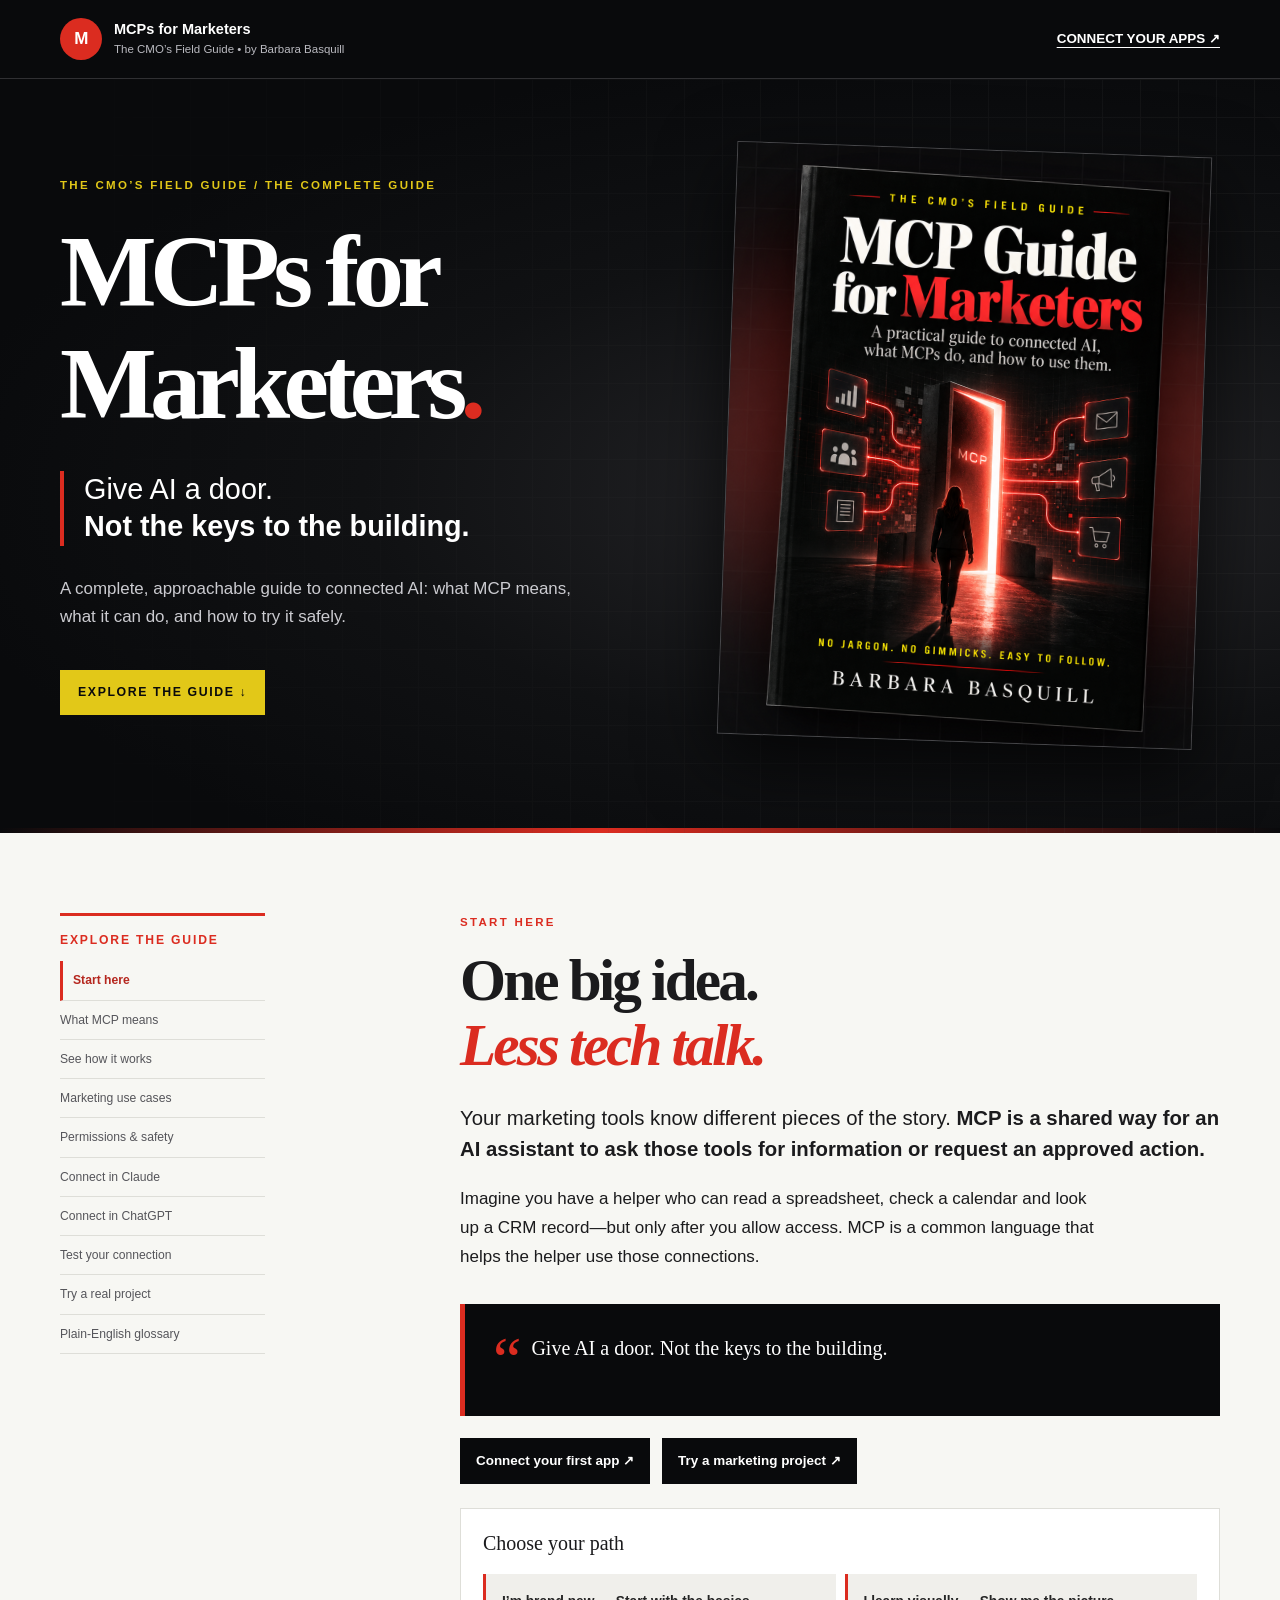
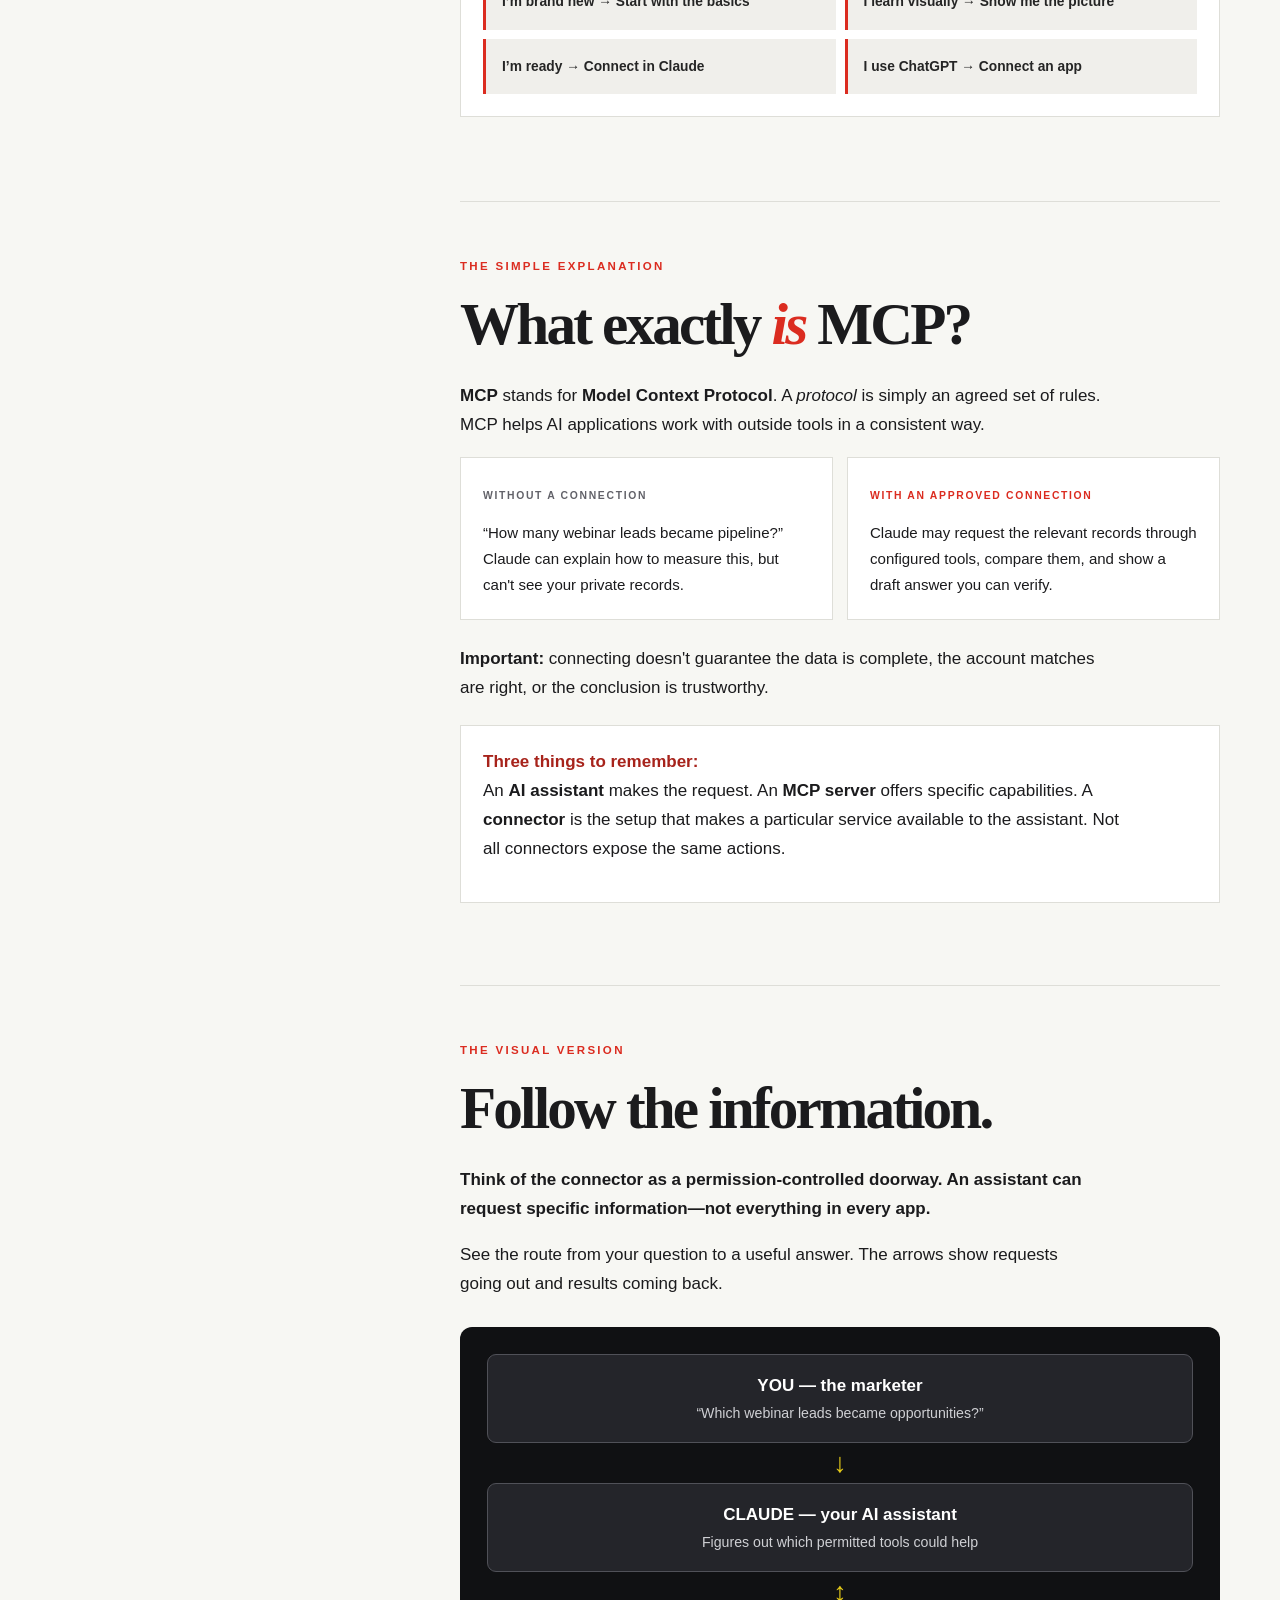
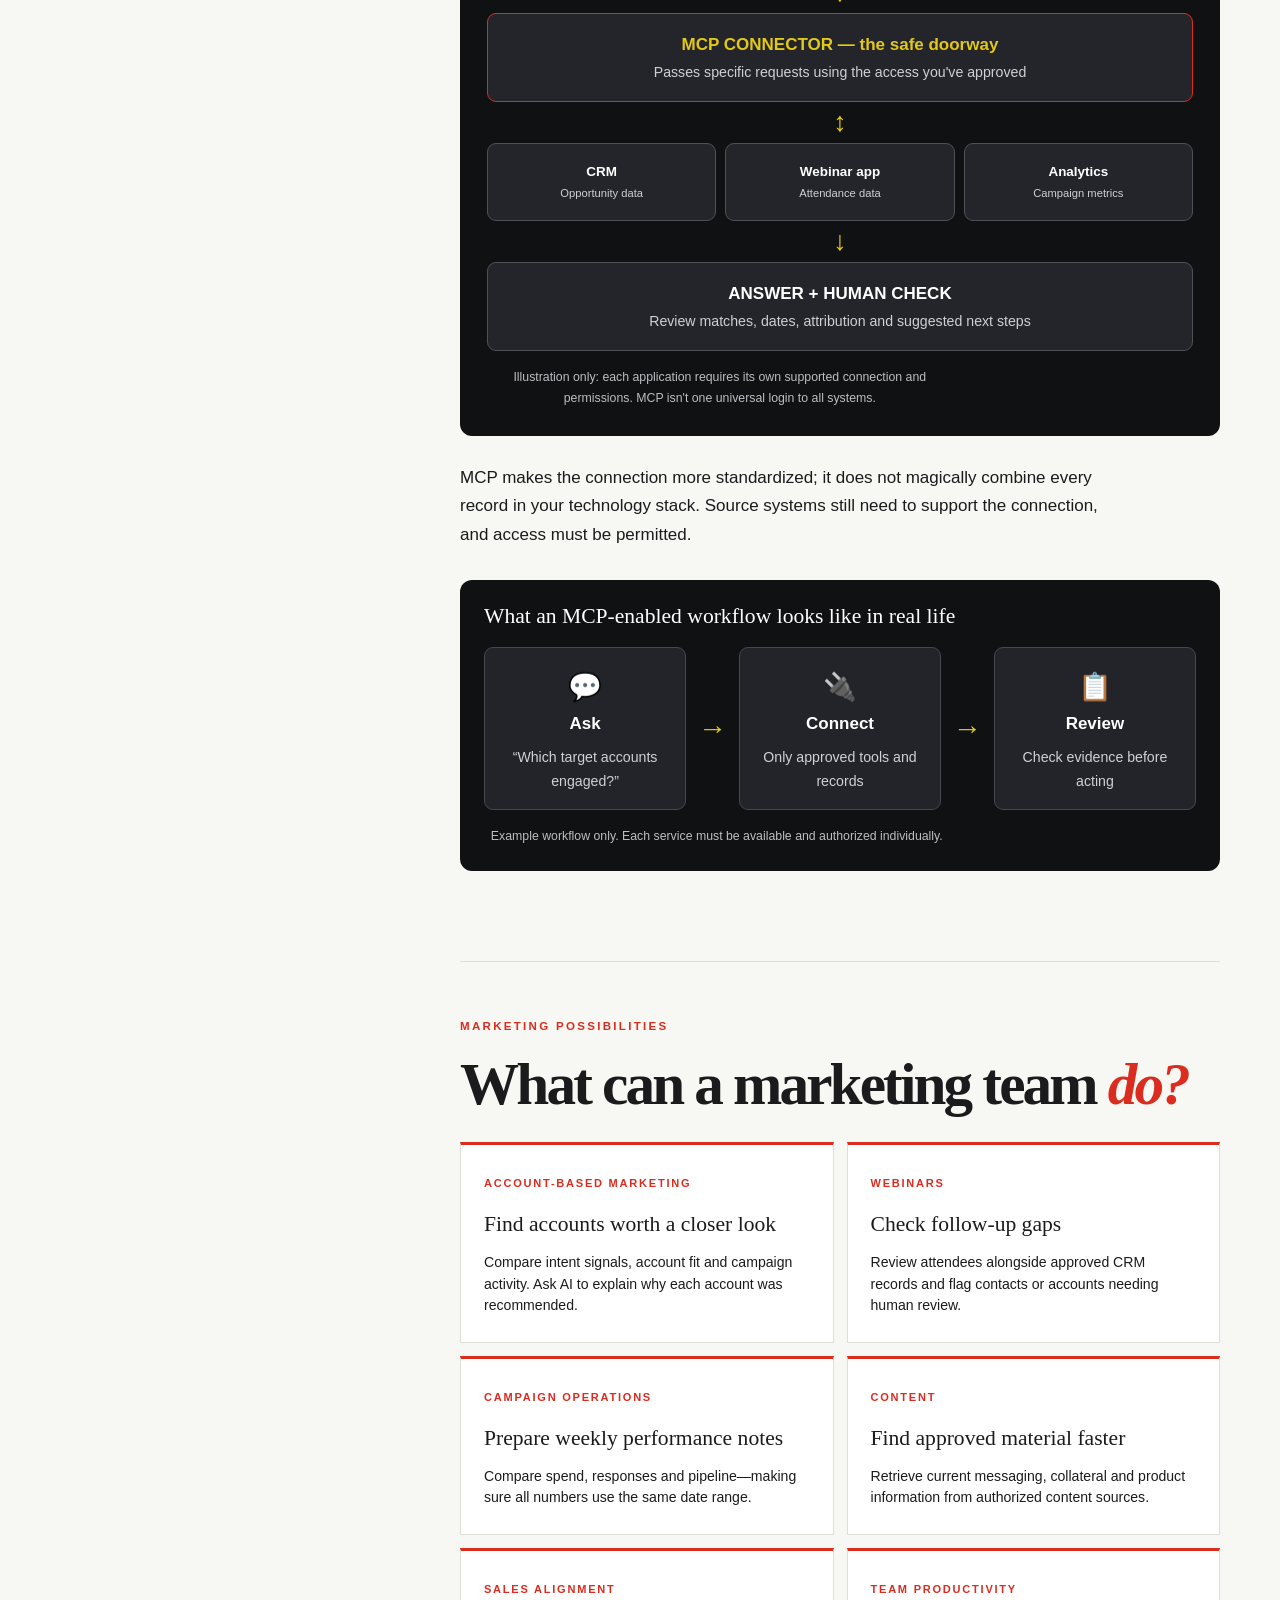
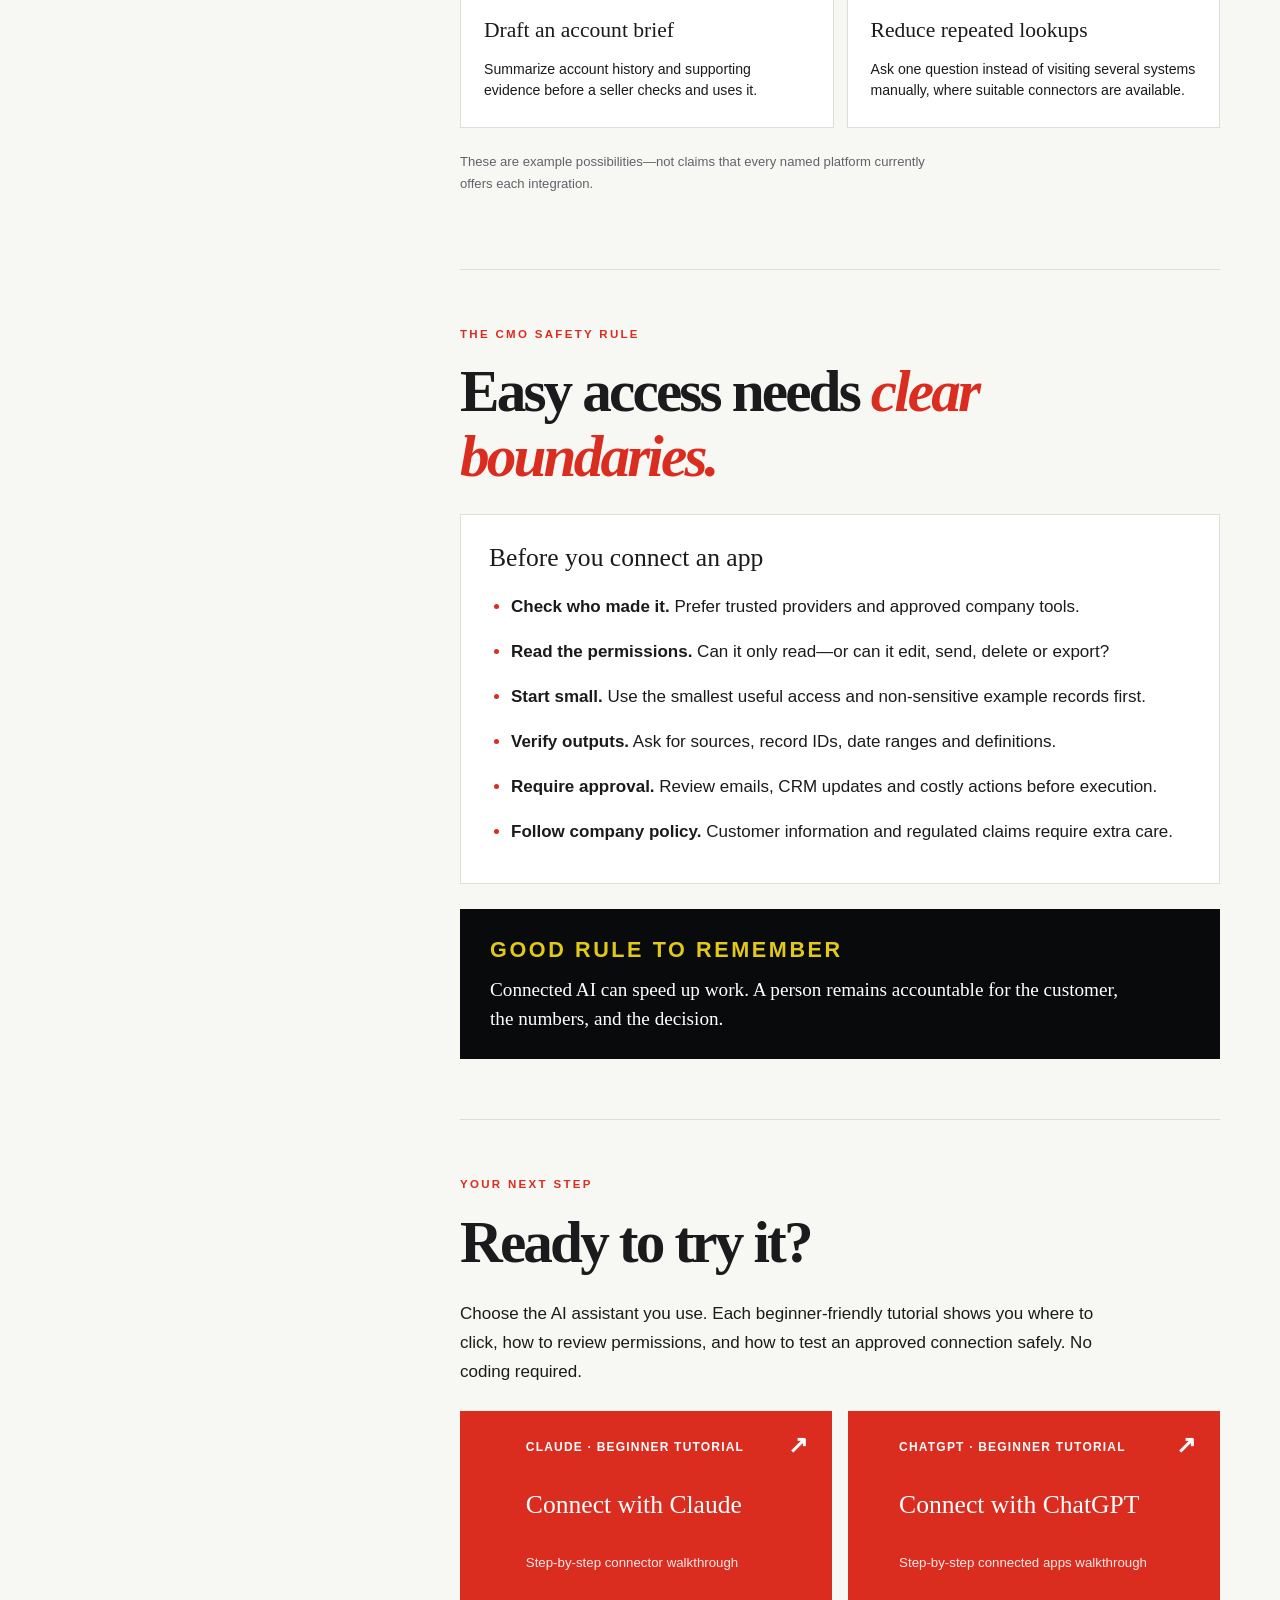
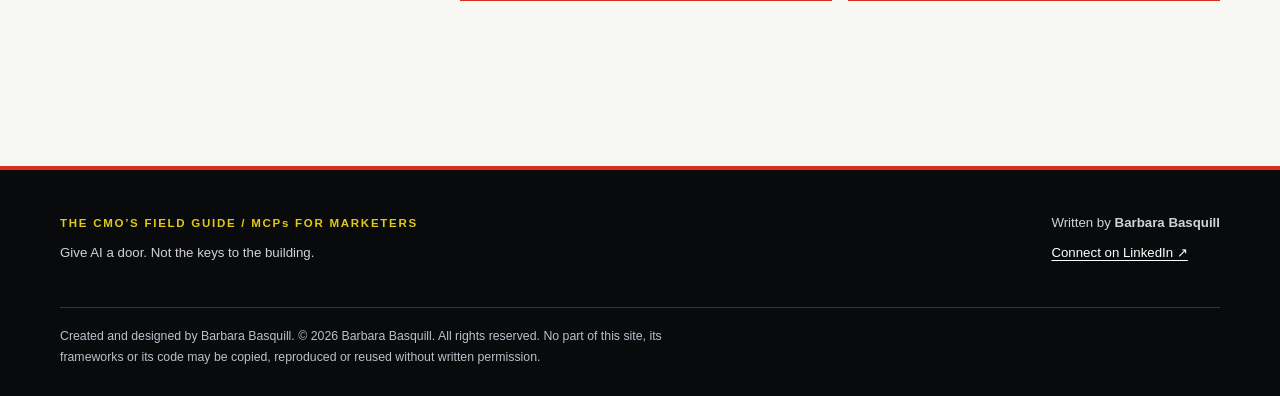
==== commit d93dbe57: "Rename index (5).html to index.html" ====
--- a/index.html
+++ b/index.html
@@ -1,8 +1,15 @@
 <!DOCTYPE html>
-
-<html lang="en"><head><meta charset="utf-8"/><meta content="width=device-width,initial-scale=1" name="viewport"/><meta content="#090a0c" name="theme-color"/><meta content="A complete, plain-English MCP guide for CMOs and marketers: see how connectors work, connect Claude safely, and try practical marketing projects." name="description"/><title>The Complete CMO Field Guide | MCPs for Marketers</title><link href="styles.css" rel="stylesheet"/></head><body><a class="skip-link" href="#article">Skip to the guide</a><header class="site-header"><div class="shell header-inner"><a class="brand" href="index.html"><span aria-hidden="true" class="brand-mark">M</span><span><strong>MCPs for Marketers</strong><small>The CMO’s Field Guide • by Barbara Basquill</small></span></a><a class="header-link" href="connect.html">CONNECT YOUR APPS ↗</a></div></header><section class="hero"><div class="shell hero-grid"><div class="hero-copy"><p class="eyebrow">THE CMO’S FIELD GUIDE / THE COMPLETE GUIDE</p><h1>MCPs for<br/><em>Marketers<span class="red">.</span></em></h1><p class="hero-deck">Give AI a door.<br/><strong>Not the keys to the building.</strong></p><p class="hero-sub">A complete, approachable guide to connected AI: what MCP means, what it can do, and how to try it safely.</p><a class="hero-button" href="#article">EXPLORE THE GUIDE ↓</a></div><div aria-hidden="false" class="hero-art homepage-book-art"><img alt="MCP Guide for Marketers book cover, by Barbara Basquill, depicting connected business tools through an illuminated MCP doorway" src="assets/mcp-guide-cover.png"/></div></div><div class="hero-rule"></div></section><main class="shell article-shell" id="article"><aside aria-label="Guide navigation" class="contents"><p>EXPLORE THE GUIDE</p><a aria-current="page" href="index.html">Start here</a><a href="index.html#what">What MCP means</a><a href="index.html#diagram">See how it works</a><a href="index.html#examples">Marketing use cases</a><a href="index.html#safety">Permissions &amp; safety</a><a href="connect-claude.html">Connect in Claude</a><a href="connect-chatgpt.html">Connect in ChatGPT</a><a href="connect-claude.html#test">Test your connection</a><a href="starter-project.html">Try a real project</a><a href="starter-project.html#glossary">Plain-English glossary</a></aside><article class="story"><section class="story-section intro"><p class="section-kicker">START HERE</p><h2>One big idea.<br/><em>Less tech talk.</em></h2><p class="lead">Your marketing tools know different pieces of the story. <strong>MCP is a shared way for an AI assistant to ask those tools for information or request an approved action.</strong></p><p>Imagine you have a helper who can read a spreadsheet, check a calendar and look up a CRM record—but only after you allow access. MCP is a common language that helps the helper use those connections.</p><div class="pullquote"><span>“</span><p>Give AI a door. Not the keys to the building.</p></div><div class="page-links"><a href="connect-claude.html">Connect your first app ↗</a><a href="starter-project.html">Try a marketing project ↗</a></div><div class="quick-map"><strong>Choose your path</strong><div class="quick-cards"><a href="index.html#what">I’m brand new → Start with the basics</a><a href="index.html#diagram">I learn visually → Show me the picture</a><a href="connect-claude.html">I’m ready → Connect in Claude</a><a href="connect-chatgpt.html">I use ChatGPT → Connect an app</a></div></div></section>
+<html lang="en"><head><meta charset="utf-8"/><meta content="width=device-width,initial-scale=1" name="viewport"/><meta content="#090a0c" name="theme-color"/><meta content="A complete, plain-English MCP guide for CMOs and marketers: see how connectors work, connect Claude safely, and try practical marketing projects." name="description"/><title>The Complete CMO Field Guide | MCPs for Marketers</title><link href="styles.css" rel="stylesheet"/>
+<style>
+/* Keep the two tutorial choices aligned without changing global styles. */
+.connect-choice-grid .cta{position:relative;display:grid;grid-template-rows:auto 1fr auto;align-items:start;gap:12px;min-height:190px;padding:28px 52px 28px 30px;box-sizing:border-box}
+.connect-choice-grid .cta>span:first-child{font-size:.75rem;font-weight:800;letter-spacing:.1em;line-height:1.4}
+.connect-choice-grid .cta strong{align-self:center;font-family:Georgia,"Times New Roman",serif;font-size:clamp(1.35rem,2vw,1.65rem);line-height:1.2}
+.connect-choice-grid .cta small{align-self:end;line-height:1.4}
+.connect-choice-grid .cta .choice-arrow{position:absolute;top:22px;right:24px;font-size:1.5rem;line-height:1;letter-spacing:0}
+</style></head><body><a class="skip-link" href="#article">Skip to the guide</a><header class="site-header"><div class="shell header-inner"><a class="brand" href="index.html"><span aria-hidden="true" class="brand-mark">M</span><span><strong>MCPs for Marketers</strong><small>The CMO’s Field Guide • by Barbara Basquill</small></span></a><a class="header-link" href="connect.html">CONNECT YOUR APPS ↗</a></div></header><section class="hero"><div class="shell hero-grid"><div class="hero-copy"><p class="eyebrow">THE CMO’S FIELD GUIDE / THE COMPLETE GUIDE</p><h1>MCPs for<br/><em>Marketers<span class="red">.</span></em></h1><p class="hero-deck">Give AI a door.<br/><strong>Not the keys to the building.</strong></p><p class="hero-sub">A complete, approachable guide to connected AI: what MCP means, what it can do, and how to try it safely.</p><a class="hero-button" href="#article">EXPLORE THE GUIDE ↓</a></div><div aria-hidden="false" class="hero-art homepage-book-art"><img alt="MCP Guide for Marketers book cover, by Barbara Basquill, depicting connected business tools through an illuminated MCP doorway" src="assets/mcp-guide-cover.png"/></div></div><div class="hero-rule"></div></section><main class="shell article-shell" id="article"><aside aria-label="Guide navigation" class="contents"><p>EXPLORE THE GUIDE</p><a aria-current="page" href="index.html">Start here</a><a href="index.html#what">What MCP means</a><a href="index.html#diagram">See how it works</a><a href="index.html#examples">Marketing use cases</a><a href="index.html#safety">Permissions &amp; safety</a><a href="connect-claude.html">Connect in Claude</a><a href="connect-chatgpt.html">Connect in ChatGPT</a><a href="connect-claude.html#test">Test your connection</a><a href="starter-project.html">Try a real project</a><a href="starter-project.html#glossary">Plain-English glossary</a></aside><article class="story"><section class="story-section intro"><p class="section-kicker">START HERE</p><h2>One big idea.<br/><em>Less tech talk.</em></h2><p class="lead">Your marketing tools know different pieces of the story. <strong>MCP is a shared way for an AI assistant to ask those tools for information or request an approved action.</strong></p><p>Imagine you have a helper who can read a spreadsheet, check a calendar and look up a CRM record—but only after you allow access. MCP is a common language that helps the helper use those connections.</p><div class="pullquote"><span>“</span><p>Give AI a door. Not the keys to the building.</p></div><div class="page-links"><a href="connect-claude.html">Connect your first app ↗</a><a href="starter-project.html">Try a marketing project ↗</a></div><div class="quick-map"><strong>Choose your path</strong><div class="quick-cards"><a href="index.html#what">I’m brand new → Start with the basics</a><a href="index.html#diagram">I learn visually → Show me the picture</a><a href="connect-claude.html">I’m ready → Connect in Claude</a><a href="connect-chatgpt.html">I use ChatGPT → Connect an app</a></div></div></section>
 <section class="story-section" id="what"><p class="section-kicker">THE SIMPLE EXPLANATION</p><h2>What exactly <em>is</em> MCP?</h2><p><strong>MCP</strong> stands for <strong>Model Context Protocol</strong>. A <em>protocol</em> is simply an agreed set of rules. MCP helps AI applications work with outside tools in a consistent way.</p><div class="compare"><div><span class="tag">WITHOUT A CONNECTION</span><p>“How many webinar leads became pipeline?” Claude can explain how to measure this, but can't see your private records.</p></div><div><span class="tag tag-red">WITH AN APPROVED CONNECTION</span><p>Claude may request the relevant records through configured tools, compare them, and show a draft answer you can verify.</p></div></div><p><strong>Important:</strong> connecting doesn't guarantee the data is complete, the account matches are right, or the conclusion is trustworthy.</p><div class="callout"><strong>Three things to remember:</strong><p>An <b>AI assistant</b> makes the request. An <b>MCP server</b> offers specific capabilities. A <b>connector</b> is the setup that makes a particular service available to the assistant. Not all connectors expose the same actions.</p></div></section>
 <section class="story-section" id="diagram"><p class="section-kicker">THE VISUAL VERSION</p><h2>Follow the information.</h2><p class="diagram-explainer">Think of the connector as a permission-controlled doorway. An assistant can request specific information—not everything in every app.</p><p>See the route from your question to a useful answer. The arrows show requests going out and results coming back.</p><figure aria-label="A marketer asks Claude a question. Claude uses an enabled MCP connector to request approved information from separate business apps. The apps return results. Claude prepares an answer, and the marketer checks it." class="flowchart" role="img"><div class="flow-step"><b>YOU — the marketer</b><small>“Which webinar leads became opportunities?”</small></div><div class="flow-arrow">↓</div><div class="flow-step"><b>CLAUDE — your AI assistant</b><small>Figures out which permitted tools could help</small></div><div class="flow-arrow">↕</div><div class="flow-step" style="border-color:#db2c20"><b style="color:#e2c818">MCP CONNECTOR — the safe doorway</b><small>Passes specific requests using the access you've approved</small></div><div class="flow-arrow">↕</div><div class="flow-systems"><div class="flow-step"><b>CRM</b><small>Opportunity data</small></div><div class="flow-step"><b>Webinar app</b><small>Attendance data</small></div><div class="flow-step"><b>Analytics</b><small>Campaign metrics</small></div></div><div class="flow-arrow">↓</div><div class="flow-step"><b>ANSWER + HUMAN CHECK</b><small>Review matches, dates, attribution and suggested next steps</small></div><p class="flow-caption">Illustration only: each application requires its own supported connection and permissions. MCP isn't one universal login to all systems.</p></figure><p>MCP makes the connection more standardized; it does not magically combine every record in your technology stack. Source systems still need to support the connection, and access must be permitted.</p><figure class="mini-diagram"><figcaption>What an MCP-enabled workflow looks like in real life</figcaption><div class="diagram-track"><div class="diagram-node"><span class="node-icon">💬</span><strong>Ask</strong><small>“Which target accounts engaged?”</small></div><span class="diagram-link">→</span><div class="diagram-node"><span class="node-icon">🔌</span><strong>Connect</strong><small>Only approved tools and records</small></div><span class="diagram-link">→</span><div class="diagram-node"><span class="node-icon">📋</span><strong>Review</strong><small>Check evidence before acting</small></div></div><p class="flow-caption">Example workflow only. Each service must be available and authorized individually.</p></figure></section>
 <section class="story-section" id="examples"><p class="section-kicker">MARKETING POSSIBILITIES</p><h2>What can a marketing team <em>do?</em></h2><div class="use-cases"><div class="use-case"><span>ACCOUNT-BASED MARKETING</span><h3>Find accounts worth a closer look</h3><p>Compare intent signals, account fit and campaign activity. Ask AI to explain why each account was recommended.</p></div><div class="use-case"><span>WEBINARS</span><h3>Check follow-up gaps</h3><p>Review attendees alongside approved CRM records and flag contacts or accounts needing human review.</p></div><div class="use-case"><span>CAMPAIGN OPERATIONS</span><h3>Prepare weekly performance notes</h3><p>Compare spend, responses and pipeline—making sure all numbers use the same date range.</p></div><div class="use-case"><span>CONTENT</span><h3>Find approved material faster</h3><p>Retrieve current messaging, collateral and product information from authorized content sources.</p></div><div class="use-case"><span>SALES ALIGNMENT</span><h3>Draft an account brief</h3><p>Summarize account history and supporting evidence before a seller checks and uses it.</p></div><div class="use-case"><span>TEAM PRODUCTIVITY</span><h3>Reduce repeated lookups</h3><p>Ask one question instead of visiting several systems manually, where suitable connectors are available.</p></div></div><p class="fine-print">These are example possibilities—not claims that every named platform currently offers each integration.</p></section>
 <section class="story-section" id="safety"><p class="section-kicker">THE CMO SAFETY RULE</p><h2>Easy access needs <em>clear boundaries.</em></h2><div class="checklist"><h3>Before you connect an app</h3><ul><li><strong>Check who made it.</strong> Prefer trusted providers and approved company tools.</li><li><strong>Read the permissions.</strong> Can it only read—or can it edit, send, delete or export?</li><li><strong>Start small.</strong> Use the smallest useful access and non-sensitive example records first.</li><li><strong>Verify outputs.</strong> Ask for sources, record IDs, date ranges and definitions.</li><li><strong>Require approval.</strong> Review emails, CRM updates and costly actions before execution.</li><li><strong>Follow company policy.</strong> Customer information and regulated claims require extra care.</li></ul></div><div class="rule"><span class="rule-heading">GOOD RULE TO REMEMBER</span><p>Connected AI can speed up work. A person remains accountable for the customer, the numbers, and the decision.</p></div></section>
-<section class="story-section last"><p class="section-kicker">YOUR NEXT STEP</p><h2>Ready to try it?</h2><p>Choose the AI assistant you use. Each beginner-friendly tutorial shows you where to click, how to review permissions, and how to test an approved connection safely. No coding required.</p><div aria-label="Choose your connection tutorial" class="connect-choice-grid"><a class="cta" href="connect-claude.html"><span>CLAUDE · BEGINNER TUTORIAL</span><strong>Connect an app in Claude ↗</strong><small>Open Claude's connector walkthrough</small></a><a class="cta" href="connect-chatgpt.html"><span>CHATGPT · BEGINNER TUTORIAL</span><strong>Connect an app in ChatGPT ↗</strong><small>Open ChatGPT's connected apps walkthrough</small></a></div></section></article></main><footer><div class="shell footer-inner"><div class="footer-project"><span>THE CMO’S FIELD GUIDE / MCPs FOR MARKETERS</span><p>Give AI a door. Not the keys to the building.</p></div><div class="footer-author"><p>Written by <strong>Barbara Basquill</strong></p><a href="https://www.linkedin.com/in/enterprisemarketing/" rel="noopener noreferrer" target="_blank">Connect on LinkedIn ↗</a></div></div><div class="shell footer-copyright"><p>Created and designed by Barbara Basquill. © 2026 Barbara Basquill. All rights reserved. No part of this site, its frameworks or its code may be copied, reproduced or reused without written permission.</p></div></footer><script defer="True" src="guide.js"></script></body></html>+<section class="story-section last"><p class="section-kicker">YOUR NEXT STEP</p><h2>Ready to try it?</h2><p>Choose the AI assistant you use. Each beginner-friendly tutorial shows you where to click, how to review permissions, and how to test an approved connection safely. No coding required.</p><div aria-label="Choose your connection tutorial" class="connect-choice-grid"><a class="cta" href="connect-claude.html"><span>CLAUDE · BEGINNER TUTORIAL</span><strong>Connect with Claude</strong><small>Step-by-step connector walkthrough</small><span class="choice-arrow" aria-hidden="true">↗</span></a><a class="cta" href="connect-chatgpt.html"><span>CHATGPT · BEGINNER TUTORIAL</span><strong>Connect with ChatGPT</strong><small>Step-by-step connected apps walkthrough</small><span class="choice-arrow" aria-hidden="true">↗</span></a></div></section></article></main><footer><div class="shell footer-inner"><div class="footer-project"><span>THE CMO’S FIELD GUIDE / MCPs FOR MARKETERS</span><p>Give AI a door. Not the keys to the building.</p></div><div class="footer-author"><p>Written by <strong>Barbara Basquill</strong></p><a href="https://www.linkedin.com/in/enterprisemarketing/" rel="noopener noreferrer" target="_blank">Connect on LinkedIn ↗</a></div></div><div class="shell footer-copyright"><p>Created and designed by Barbara Basquill. © 2026 Barbara Basquill. All rights reserved. No part of this site, its frameworks or its code may be copied, reproduced or reused without written permission.</p></div></footer><script defer="True" src="guide.js"></script></body></html>
--- a/styles.css
+++ b/styles.css
@@ -69,5 +69,47 @@
 .connection-landing-grid{margin:35px 0}
 @media(max-width:650px){.next-choice-grid{grid-template-columns:1fr}}
 
+/* Matching Claude and ChatGPT tutorial cards */
+.connect-choice-grid .cta {
+  position: relative;
+  display: grid;
+  grid-template-rows: auto 1fr auto;
+  align-items: start;
+  gap: 12px;
+  min-height: 190px;
+  padding: 28px 30px;
+  padding-right: 52px;
+  box-sizing: border-box;
+}
+
+.connect-choice-grid .cta > span:first-child {
+  font-size: 0.75rem;
+  font-weight: 800;
+  letter-spacing: 0.1em;
+  line-height: 1.4;
+}
+
+.connect-choice-grid .cta strong {
+  align-self: center;
+  font-family: Georgia, serif;
+  font-size: clamp(1.35rem, 2vw, 1.65rem);
+  line-height: 1.2;
+}
+
+.connect-choice-grid .cta small {
+  align-self: end;
+  line-height: 1.4;
+}
+
+.connect-choice-grid .choice-arrow {
+  position: absolute;
+  top: 22px;
+  right: 24px;
+  font-size: 1.5rem;
+  line-height: 1;
+  letter-spacing: 0;
+}
+
+
 /* More readable reminder heading on the homepage */
 .rule .rule-heading{display:block;font-size:clamp(1rem,2.3vw,1.35rem);font-weight:900;letter-spacing:.12em;line-height:1.35;color:var(--yellow);margin-bottom:12px}
